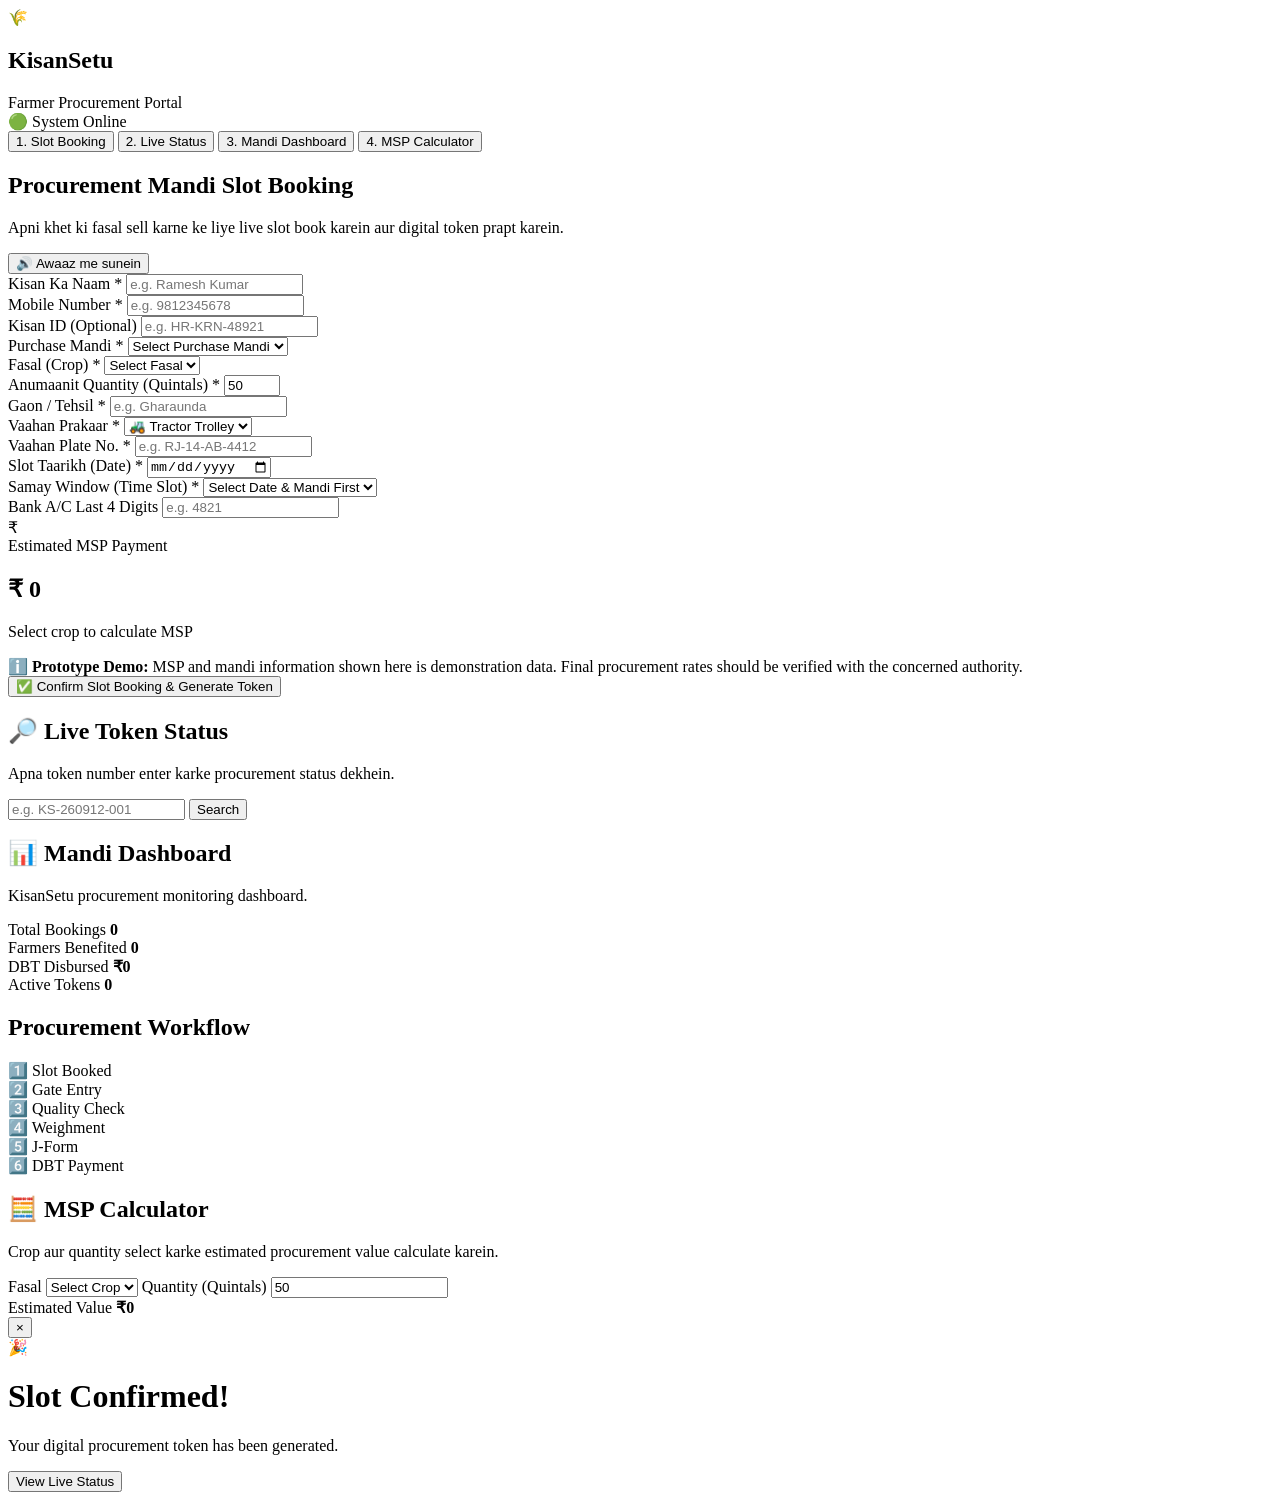
==== public/index.html @ 259daeff "Rename index.html to public/index.html" ====
<!DOCTYPE html>
<html lang="en">

<head>
    <meta charset="UTF-8">
    <meta name="viewport" content="width=device-width, initial-scale=1.0">

    <title>KisanSetu - Farmer Procurement</title>

    <link rel="stylesheet" href="style.css">
</head>

<body>

<header class="topbar">

    <div class="brand">
        <div class="logo">🌾</div>

        <div>
            <h2>KisanSetu</h2>
            <span>Farmer Procurement Portal</span>
        </div>
    </div>

    <div class="status">
        🟢 System Online
    </div>

</header>


<nav class="navbar">

    <button onclick="showSection('booking')">
        1. Slot Booking
    </button>

    <button onclick="showSection('status')">
        2. Live Status
    </button>

    <button onclick="showSection('dashboard')">
        3. Mandi Dashboard
    </button>

    <button onclick="showSection('calculator')">
        4. MSP Calculator
    </button>

</nav>


<main>


<!-- ================= BOOKING ================= -->

<section id="booking" class="section active">

<div class="card">

    <div class="section-title">

        <div>
            <h1>Procurement Mandi Slot Booking</h1>

            <p>
                Apni khet ki fasal sell karne ke liye live slot book karein
                aur digital token prapt karein.
            </p>
        </div>

        <button class="voice-btn">
            🔊 Awaaz me sunein
        </button>

    </div>


<form id="bookingForm">


<div class="grid">


<!-- FARMER -->

<div class="field">

<label>Kisan Ka Naam *</label>

<input
    id="farmer_name"
    type="text"
    placeholder="e.g. Ramesh Kumar"
    required
>

</div>


<!-- MOBILE -->

<div class="field">

<label>Mobile Number *</label>

<input
    id="mobile"
    type="tel"
    maxlength="10"
    placeholder="e.g. 9812345678"
    required
>

</div>


<!-- KISAN ID -->

<div class="field">

<label>Kisan ID (Optional)</label>

<input
    id="kisan_id"
    type="text"
    placeholder="e.g. HR-KRN-48921"
>

</div>


<!-- MANDI -->

<div class="field">

<label>Purchase Mandi *</label>

<select id="mandi" required>

<option value="">
Select Purchase Mandi
</option>

</select>

</div>


<!-- CROP -->

<div class="field">

<label>Fasal (Crop) *</label>

<select id="crop" required>

<option value="">
Select Fasal
</option>

</select>

</div>


<!-- QUANTITY -->

<div class="field">

<label>Anumaanit Quantity (Quintals) *</label>

<input
    id="quantity"
    type="number"
    min="1"
    max="500"
    value="50"
    required
>

</div>


<!-- VILLAGE -->

<div class="field">

<label>Gaon / Tehsil *</label>

<input
    id="village"
    type="text"
    placeholder="e.g. Gharaunda"
    required
>

</div>


<!-- VEHICLE -->

<div class="field">

<label>Vaahan Prakaar *</label>

<select id="vehicle_type" required>

<option value="Tractor Trolley">
🚜 Tractor Trolley
</option>

<option value="Truck">
🚛 Truck
</option>

<option value="Mini Truck">
🚚 Mini Truck
</option>

<option value="Other">
Other
</option>

</select>

</div>


<!-- VEHICLE NUMBER -->

<div class="field">

<label>Vaahan Plate No. *</label>

<input
    id="vehicle_number"
    type="text"
    placeholder="e.g. RJ-14-AB-4412"
    required
>

</div>


<!-- DATE -->

<div class="field">

<label>Slot Taarikh (Date) *</label>

<input
    id="booking_date"
    type="date"
    required
>

</div>


<!-- SLOT -->

<div class="field">

<label>Samay Window (Time Slot) *</label>

<select id="slot" required>

<option value="">
Select Date & Mandi First
</option>

</select>

</div>


<!-- BANK -->

<div class="field">

<label>Bank A/C Last 4 Digits</label>

<input
    id="bank_last4"
    type="text"
    maxlength="4"
    placeholder="e.g. 4821"
>

</div>

</div>


<!-- PAYMENT -->

<div class="amount-box">

<div class="money-icon">
₹
</div>

<div>

<span>Estimated MSP Payment</span>

<h2 id="amount">
₹ 0
</h2>

<p id="mspText">
Select crop to calculate MSP
</p>

</div>

</div>


<div class="demo-note">

ℹ️ <b>Prototype Demo:</b>
MSP and mandi information shown here is demonstration data.
Final procurement rates should be verified with the concerned authority.

</div>


<button
    class="primary-btn"
    type="submit"
>

    ✅ Confirm Slot Booking & Generate Token

</button>


</form>

</div>

</section>


<!-- ================= STATUS ================= -->

<section id="status" class="section">

<div class="card">

<h1>🔎 Live Token Status</h1>

<p>
Apna token number enter karke procurement status dekhein.
</p>

<div class="search-row">

<input
    id="tokenSearch"
    placeholder="e.g. KS-260912-001"
>

<button onclick="searchToken()">
Search
</button>

</div>


<div id="tokenResult"></div>

</div>

</section>


<!-- ================= DASHBOARD ================= -->

<section id="dashboard" class="section">

<div class="card">

<h1>📊 Mandi Dashboard</h1>

<p>
KisanSetu procurement monitoring dashboard.
</p>


<div class="stats">

<div class="stat">
<span>Total Bookings</span>
<strong id="totalBookings">0</strong>
</div>

<div class="stat">
<span>Farmers Benefited</span>
<strong id="farmers">0</strong>
</div>

<div class="stat">
<span>DBT Disbursed</span>
<strong id="dbt">₹0</strong>
</div>

<div class="stat">
<span>Active Tokens</span>
<strong id="activeTokens">0</strong>
</div>

</div>


<div class="workflow">

<h2>Procurement Workflow</h2>

<div class="steps">

<div>1️⃣ Slot Booked</div>
<div>2️⃣ Gate Entry</div>
<div>3️⃣ Quality Check</div>
<div>4️⃣ Weighment</div>
<div>5️⃣ J-Form</div>
<div>6️⃣ DBT Payment</div>

</div>

</div>

</div>

</section>


<!-- ================= CALCULATOR ================= -->

<section id="calculator" class="section">

<div class="card calculator">

<h1>🧮 MSP Calculator</h1>

<p>
Crop aur quantity select karke estimated procurement value calculate karein.
</p>


<label>Fasal</label>

<select id="calcCrop">

<option value="">
Select Crop
</option>

</select>


<label>Quantity (Quintals)</label>

<input
    id="calcQuantity"
    type="number"
    value="50"
    min="1"
>


<div class="calc-result">

Estimated Value

<strong id="calcAmount">
₹0
</strong>

</div>

</div>

</section>


</main>


<!-- TOKEN MODAL -->

<div id="tokenModal" class="modal">

<div class="modal-box">

<button
    class="close"
    onclick="closeModal()"
>
×
</button>

<div class="success">
🎉
</div>

<h1>Slot Confirmed!</h1>

<p>Your digital procurement token has been generated.</p>

<div id="tokenDetails"></div>

<button
    class="primary-btn"
    onclick="closeModal(); showSection('status')"
>
View Live Status
</button>

</div>

</div>


<script src="app.js"></script>

</body>

</html>
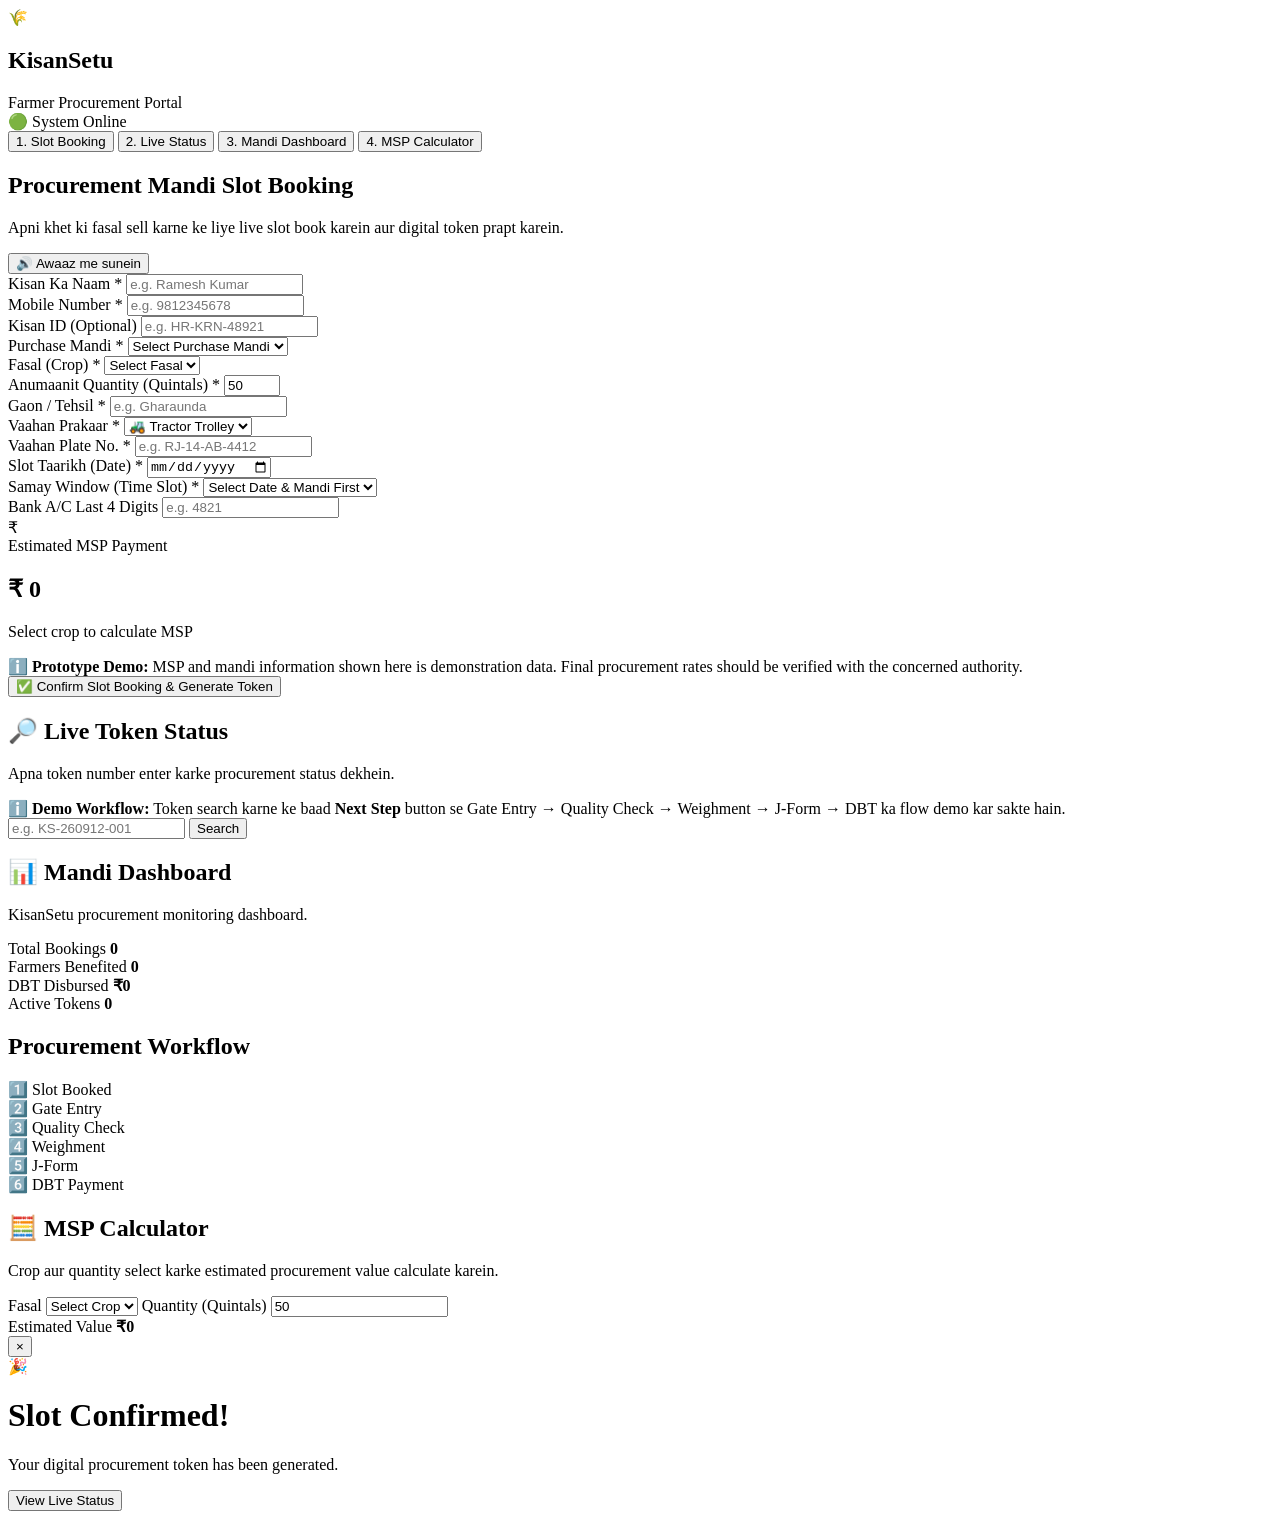
==== commit 4c830f26: "Rename index.html to public/index.html" ====
--- a/public/index.html
+++ b/public/index.html
@@ -1,533 +1,538 @@
-<!DOCTYPE html>
-<html lang="en">
-
-<head>
-    <meta charset="UTF-8">
-    <meta name="viewport" content="width=device-width, initial-scale=1.0">
-
-    <title>KisanSetu - Farmer Procurement</title>
-
-    <link rel="stylesheet" href="style.css">
-</head>
-
-<body>
-
-<header class="topbar">
-
-    <div class="brand">
-        <div class="logo">🌾</div>
-
-        <div>
-            <h2>KisanSetu</h2>
-            <span>Farmer Procurement Portal</span>
-        </div>
-    </div>
-
-    <div class="status">
-        🟢 System Online
-    </div>
-
-</header>
-
-
-<nav class="navbar">
-
-    <button onclick="showSection('booking')">
-        1. Slot Booking
-    </button>
-
-    <button onclick="showSection('status')">
-        2. Live Status
-    </button>
-
-    <button onclick="showSection('dashboard')">
-        3. Mandi Dashboard
-    </button>
-
-    <button onclick="showSection('calculator')">
-        4. MSP Calculator
-    </button>
-
-</nav>
-
-
-<main>
-
-
-<!-- ================= BOOKING ================= -->
-
-<section id="booking" class="section active">
-
-<div class="card">
-
-    <div class="section-title">
-
-        <div>
-            <h1>Procurement Mandi Slot Booking</h1>
-
-            <p>
-                Apni khet ki fasal sell karne ke liye live slot book karein
-                aur digital token prapt karein.
-            </p>
-        </div>
-
-        <button class="voice-btn">
-            🔊 Awaaz me sunein
-        </button>
-
-    </div>
-
-
-<form id="bookingForm">
-
-
-<div class="grid">
-
-
-<!-- FARMER -->
-
-<div class="field">
-
-<label>Kisan Ka Naam *</label>
-
-<input
-    id="farmer_name"
-    type="text"
-    placeholder="e.g. Ramesh Kumar"
-    required
->
-
-</div>
-
-
-<!-- MOBILE -->
-
-<div class="field">
-
-<label>Mobile Number *</label>
-
-<input
-    id="mobile"
-    type="tel"
-    maxlength="10"
-    placeholder="e.g. 9812345678"
-    required
->
-
-</div>
-
-
-<!-- KISAN ID -->
-
-<div class="field">
-
-<label>Kisan ID (Optional)</label>
-
-<input
-    id="kisan_id"
-    type="text"
-    placeholder="e.g. HR-KRN-48921"
->
-
-</div>
-
-
-<!-- MANDI -->
-
-<div class="field">
-
-<label>Purchase Mandi *</label>
-
-<select id="mandi" required>
-
-<option value="">
-Select Purchase Mandi
-</option>
-
-</select>
-
-</div>
-
-
-<!-- CROP -->
-
-<div class="field">
-
-<label>Fasal (Crop) *</label>
-
-<select id="crop" required>
-
-<option value="">
-Select Fasal
-</option>
-
-</select>
-
-</div>
-
-
-<!-- QUANTITY -->
-
-<div class="field">
-
-<label>Anumaanit Quantity (Quintals) *</label>
-
-<input
-    id="quantity"
-    type="number"
-    min="1"
-    max="500"
-    value="50"
-    required
->
-
-</div>
-
-
-<!-- VILLAGE -->
-
-<div class="field">
-
-<label>Gaon / Tehsil *</label>
-
-<input
-    id="village"
-    type="text"
-    placeholder="e.g. Gharaunda"
-    required
->
-
-</div>
-
-
-<!-- VEHICLE -->
-
-<div class="field">
-
-<label>Vaahan Prakaar *</label>
-
-<select id="vehicle_type" required>
-
-<option value="Tractor Trolley">
-🚜 Tractor Trolley
-</option>
-
-<option value="Truck">
-🚛 Truck
-</option>
-
-<option value="Mini Truck">
-🚚 Mini Truck
-</option>
-
-<option value="Other">
-Other
-</option>
-
-</select>
-
-</div>
-
-
-<!-- VEHICLE NUMBER -->
-
-<div class="field">
-
-<label>Vaahan Plate No. *</label>
-
-<input
-    id="vehicle_number"
-    type="text"
-    placeholder="e.g. RJ-14-AB-4412"
-    required
->
-
-</div>
-
-
-<!-- DATE -->
-
-<div class="field">
-
-<label>Slot Taarikh (Date) *</label>
-
-<input
-    id="booking_date"
-    type="date"
-    required
->
-
-</div>
-
-
-<!-- SLOT -->
-
-<div class="field">
-
-<label>Samay Window (Time Slot) *</label>
-
-<select id="slot" required>
-
-<option value="">
-Select Date & Mandi First
-</option>
-
-</select>
-
-</div>
-
-
-<!-- BANK -->
-
-<div class="field">
-
-<label>Bank A/C Last 4 Digits</label>
-
-<input
-    id="bank_last4"
-    type="text"
-    maxlength="4"
-    placeholder="e.g. 4821"
->
-
-</div>
-
-</div>
-
-
-<!-- PAYMENT -->
-
-<div class="amount-box">
-
-<div class="money-icon">
-₹
-</div>
-
-<div>
-
-<span>Estimated MSP Payment</span>
-
-<h2 id="amount">
-₹ 0
-</h2>
-
-<p id="mspText">
-Select crop to calculate MSP
-</p>
-
-</div>
-
-</div>
-
-
-<div class="demo-note">
-
-ℹ️ <b>Prototype Demo:</b>
-MSP and mandi information shown here is demonstration data.
-Final procurement rates should be verified with the concerned authority.
-
-</div>
-
-
-<button
-    class="primary-btn"
-    type="submit"
->
-
-    ✅ Confirm Slot Booking & Generate Token
-
-</button>
-
-
-</form>
-
-</div>
-
-</section>
-
-
-<!-- ================= STATUS ================= -->
-
-<section id="status" class="section">
-
-<div class="card">
-
-<h1>🔎 Live Token Status</h1>
-
-<p>
-Apna token number enter karke procurement status dekhein.
-</p>
-
-<div class="search-row">
-
-<input
-    id="tokenSearch"
-    placeholder="e.g. KS-260912-001"
->
-
-<button onclick="searchToken()">
-Search
-</button>
-
-</div>
-
-
-<div id="tokenResult"></div>
-
-</div>
-
-</section>
-
-
-<!-- ================= DASHBOARD ================= -->
-
-<section id="dashboard" class="section">
-
-<div class="card">
-
-<h1>📊 Mandi Dashboard</h1>
-
-<p>
-KisanSetu procurement monitoring dashboard.
-</p>
-
-
-<div class="stats">
-
-<div class="stat">
-<span>Total Bookings</span>
-<strong id="totalBookings">0</strong>
-</div>
-
-<div class="stat">
-<span>Farmers Benefited</span>
-<strong id="farmers">0</strong>
-</div>
-
-<div class="stat">
-<span>DBT Disbursed</span>
-<strong id="dbt">₹0</strong>
-</div>
-
-<div class="stat">
-<span>Active Tokens</span>
-<strong id="activeTokens">0</strong>
-</div>
-
-</div>
-
-
-<div class="workflow">
-
-<h2>Procurement Workflow</h2>
-
-<div class="steps">
-
-<div>1️⃣ Slot Booked</div>
-<div>2️⃣ Gate Entry</div>
-<div>3️⃣ Quality Check</div>
-<div>4️⃣ Weighment</div>
-<div>5️⃣ J-Form</div>
-<div>6️⃣ DBT Payment</div>
-
-</div>
-
-</div>
-
-</div>
-
-</section>
-
-
-<!-- ================= CALCULATOR ================= -->
-
-<section id="calculator" class="section">
-
-<div class="card calculator">
-
-<h1>🧮 MSP Calculator</h1>
-
-<p>
-Crop aur quantity select karke estimated procurement value calculate karein.
-</p>
-
-
-<label>Fasal</label>
-
-<select id="calcCrop">
-
-<option value="">
-Select Crop
-</option>
-
-</select>
-
-
-<label>Quantity (Quintals)</label>
-
-<input
-    id="calcQuantity"
-    type="number"
-    value="50"
-    min="1"
->
-
-
-<div class="calc-result">
-
-Estimated Value
-
-<strong id="calcAmount">
-₹0
-</strong>
-
-</div>
-
-</div>
-
-</section>
-
-
-</main>
-
-
-<!-- TOKEN MODAL -->
-
-<div id="tokenModal" class="modal">
-
-<div class="modal-box">
-
-<button
-    class="close"
-    onclick="closeModal()"
->
-×
-</button>
-
-<div class="success">
-🎉
-</div>
-
-<h1>Slot Confirmed!</h1>
-
-<p>Your digital procurement token has been generated.</p>
-
-<div id="tokenDetails"></div>
-
-<button
-    class="primary-btn"
-    onclick="closeModal(); showSection('status')"
->
-View Live Status
-</button>
-
-</div>
-
-</div>
-
-
-<script src="app.js"></script>
-
-</body>
-
-</html>
+<!DOCTYPE html>
+<html lang="en">
+
+<head>
+    <meta charset="UTF-8">
+    <meta name="viewport" content="width=device-width, initial-scale=1.0">
+
+    <title>KisanSetu - Farmer Procurement</title>
+
+    <link rel="stylesheet" href="style.css">
+</head>
+
+<body>
+
+<header class="topbar">
+
+    <div class="brand">
+        <div class="logo">🌾</div>
+
+        <div>
+            <h2>KisanSetu</h2>
+            <span>Farmer Procurement Portal</span>
+        </div>
+    </div>
+
+    <div class="status">
+        🟢 System Online
+    </div>
+
+</header>
+
+
+<nav class="navbar">
+
+    <button onclick="showSection('booking')">
+        1. Slot Booking
+    </button>
+
+    <button onclick="showSection('status')">
+        2. Live Status
+    </button>
+
+    <button onclick="showSection('dashboard')">
+        3. Mandi Dashboard
+    </button>
+
+    <button onclick="showSection('calculator')">
+        4. MSP Calculator
+    </button>
+
+</nav>
+
+
+<main>
+
+
+<!-- ================= BOOKING ================= -->
+
+<section id="booking" class="section active">
+
+<div class="card">
+
+    <div class="section-title">
+
+        <div>
+            <h1>Procurement Mandi Slot Booking</h1>
+
+            <p>
+                Apni khet ki fasal sell karne ke liye live slot book karein
+                aur digital token prapt karein.
+            </p>
+        </div>
+
+        <button class="voice-btn" id="voiceBtn" type="button">
+            🔊 Awaaz me sunein
+        </button>
+
+    </div>
+
+
+<form id="bookingForm">
+
+
+<div class="grid">
+
+
+<!-- FARMER -->
+
+<div class="field">
+
+<label>Kisan Ka Naam *</label>
+
+<input
+    id="farmer_name"
+    type="text"
+    placeholder="e.g. Ramesh Kumar"
+    required
+>
+
+</div>
+
+
+<!-- MOBILE -->
+
+<div class="field">
+
+<label>Mobile Number *</label>
+
+<input
+    id="mobile"
+    type="tel"
+    maxlength="10"
+    placeholder="e.g. 9812345678"
+    required
+>
+
+</div>
+
+
+<!-- KISAN ID -->
+
+<div class="field">
+
+<label>Kisan ID (Optional)</label>
+
+<input
+    id="kisan_id"
+    type="text"
+    placeholder="e.g. HR-KRN-48921"
+>
+
+</div>
+
+
+<!-- MANDI -->
+
+<div class="field">
+
+<label>Purchase Mandi *</label>
+
+<select id="mandi" required>
+
+<option value="">
+Select Purchase Mandi
+</option>
+
+</select>
+
+</div>
+
+
+<!-- CROP -->
+
+<div class="field">
+
+<label>Fasal (Crop) *</label>
+
+<select id="crop" required>
+
+<option value="">
+Select Fasal
+</option>
+
+</select>
+
+</div>
+
+
+<!-- QUANTITY -->
+
+<div class="field">
+
+<label>Anumaanit Quantity (Quintals) *</label>
+
+<input
+    id="quantity"
+    type="number"
+    min="1"
+    max="500"
+    value="50"
+    required
+>
+
+</div>
+
+
+<!-- VILLAGE -->
+
+<div class="field">
+
+<label>Gaon / Tehsil *</label>
+
+<input
+    id="village"
+    type="text"
+    placeholder="e.g. Gharaunda"
+    required
+>
+
+</div>
+
+
+<!-- VEHICLE -->
+
+<div class="field">
+
+<label>Vaahan Prakaar *</label>
+
+<select id="vehicle_type" required>
+
+<option value="Tractor Trolley">
+🚜 Tractor Trolley
+</option>
+
+<option value="Truck">
+🚛 Truck
+</option>
+
+<option value="Mini Truck">
+🚚 Mini Truck
+</option>
+
+<option value="Other">
+Other
+</option>
+
+</select>
+
+</div>
+
+
+<!-- VEHICLE NUMBER -->
+
+<div class="field">
+
+<label>Vaahan Plate No. *</label>
+
+<input
+    id="vehicle_number"
+    type="text"
+    placeholder="e.g. RJ-14-AB-4412"
+    required
+>
+
+</div>
+
+
+<!-- DATE -->
+
+<div class="field">
+
+<label>Slot Taarikh (Date) *</label>
+
+<input
+    id="booking_date"
+    type="date"
+    required
+>
+
+</div>
+
+
+<!-- SLOT -->
+
+<div class="field">
+
+<label>Samay Window (Time Slot) *</label>
+
+<select id="slot" required>
+
+<option value="">
+Select Date & Mandi First
+</option>
+
+</select>
+
+</div>
+
+
+<!-- BANK -->
+
+<div class="field">
+
+<label>Bank A/C Last 4 Digits</label>
+
+<input
+    id="bank_last4"
+    type="text"
+    maxlength="4"
+    placeholder="e.g. 4821"
+>
+
+</div>
+
+</div>
+
+
+<!-- PAYMENT -->
+
+<div class="amount-box">
+
+<div class="money-icon">
+₹
+</div>
+
+<div>
+
+<span>Estimated MSP Payment</span>
+
+<h2 id="amount">
+₹ 0
+</h2>
+
+<p id="mspText">
+Select crop to calculate MSP
+</p>
+
+</div>
+
+</div>
+
+
+<div class="demo-note">
+
+ℹ️ <b>Prototype Demo:</b>
+MSP and mandi information shown here is demonstration data.
+Final procurement rates should be verified with the concerned authority.
+
+</div>
+
+
+<button
+    class="primary-btn"
+    type="submit"
+>
+
+    ✅ Confirm Slot Booking & Generate Token
+
+</button>
+
+
+</form>
+
+</div>
+
+</section>
+
+
+<!-- ================= STATUS ================= -->
+
+<section id="status" class="section">
+
+<div class="card">
+
+<h1>🔎 Live Token Status</h1>
+
+<p>
+Apna token number enter karke procurement status dekhein.
+</p>
+
+<div class="demo-note">
+    ℹ️ <b>Demo Workflow:</b> Token search karne ke baad <b>Next Step</b> button se
+    Gate Entry → Quality Check → Weighment → J-Form → DBT ka flow demo kar sakte hain.
+</div>
+
+<div class="search-row">
+
+<input
+    id="tokenSearch"
+    placeholder="e.g. KS-260912-001"
+>
+
+<button onclick="searchToken()">
+Search
+</button>
+
+</div>
+
+
+<div id="tokenResult"></div>
+
+</div>
+
+</section>
+
+
+<!-- ================= DASHBOARD ================= -->
+
+<section id="dashboard" class="section">
+
+<div class="card">
+
+<h1>📊 Mandi Dashboard</h1>
+
+<p>
+KisanSetu procurement monitoring dashboard.
+</p>
+
+
+<div class="stats">
+
+<div class="stat">
+<span>Total Bookings</span>
+<strong id="totalBookings">0</strong>
+</div>
+
+<div class="stat">
+<span>Farmers Benefited</span>
+<strong id="farmers">0</strong>
+</div>
+
+<div class="stat">
+<span>DBT Disbursed</span>
+<strong id="dbt">₹0</strong>
+</div>
+
+<div class="stat">
+<span>Active Tokens</span>
+<strong id="activeTokens">0</strong>
+</div>
+
+</div>
+
+
+<div class="workflow">
+
+<h2>Procurement Workflow</h2>
+
+<div class="steps">
+
+<div>1️⃣ Slot Booked</div>
+<div>2️⃣ Gate Entry</div>
+<div>3️⃣ Quality Check</div>
+<div>4️⃣ Weighment</div>
+<div>5️⃣ J-Form</div>
+<div>6️⃣ DBT Payment</div>
+
+</div>
+
+</div>
+
+</div>
+
+</section>
+
+
+<!-- ================= CALCULATOR ================= -->
+
+<section id="calculator" class="section">
+
+<div class="card calculator">
+
+<h1>🧮 MSP Calculator</h1>
+
+<p>
+Crop aur quantity select karke estimated procurement value calculate karein.
+</p>
+
+
+<label>Fasal</label>
+
+<select id="calcCrop">
+
+<option value="">
+Select Crop
+</option>
+
+</select>
+
+
+<label>Quantity (Quintals)</label>
+
+<input
+    id="calcQuantity"
+    type="number"
+    value="50"
+    min="1"
+>
+
+
+<div class="calc-result">
+
+Estimated Value
+
+<strong id="calcAmount">
+₹0
+</strong>
+
+</div>
+
+</div>
+
+</section>
+
+
+</main>
+
+
+<!-- TOKEN MODAL -->
+
+<div id="tokenModal" class="modal">
+
+<div class="modal-box">
+
+<button
+    class="close"
+    onclick="closeModal()"
+>
+×
+</button>
+
+<div class="success">
+🎉
+</div>
+
+<h1>Slot Confirmed!</h1>
+
+<p>Your digital procurement token has been generated.</p>
+
+<div id="tokenDetails"></div>
+
+<button
+    class="primary-btn"
+    onclick="closeModal(); showSection('status')"
+>
+View Live Status
+</button>
+
+</div>
+
+</div>
+
+
+<script src="app.js"></script>
+
+</body>
+
+</html>
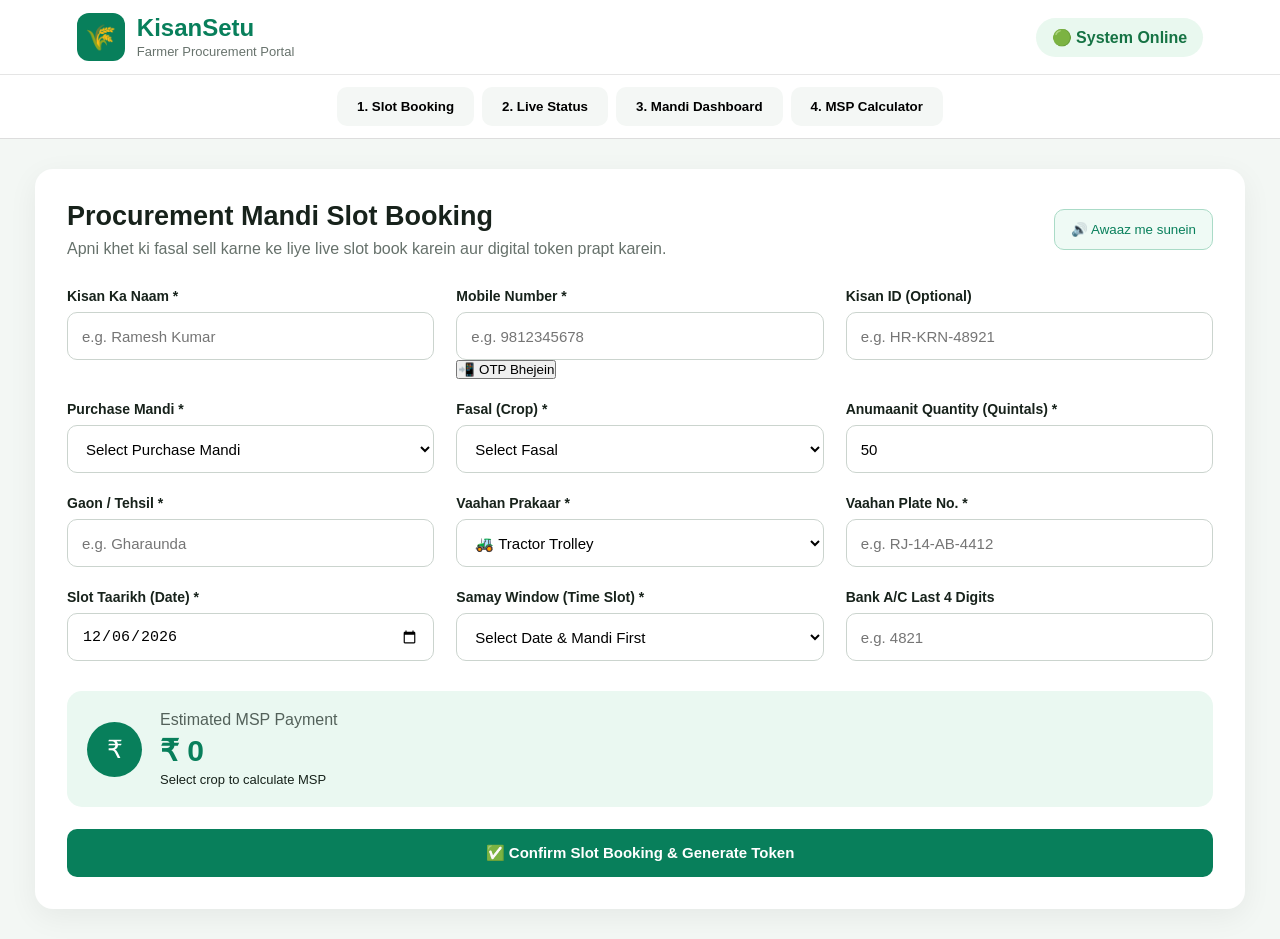
==== commit f8663bac: "Update index.html" ====
--- a/public/index.html
+++ b/public/index.html
@@ -1,538 +1,205 @@
 <!DOCTYPE html>
 <html lang="en">
-
 <head>
     <meta charset="UTF-8">
     <meta name="viewport" content="width=device-width, initial-scale=1.0">
-
-    <title>KisanSetu - Farmer Procurement</title>
-
+    <title>KisanSetu - Farmer Procurement Portal</title>
     <link rel="stylesheet" href="style.css">
 </head>
-
 <body>
 
 <header class="topbar">
-
     <div class="brand">
         <div class="logo">🌾</div>
-
         <div>
             <h2>KisanSetu</h2>
             <span>Farmer Procurement Portal</span>
         </div>
     </div>
-
-    <div class="status">
-        🟢 System Online
-    </div>
-
+    <div class="status">🟢 System Online</div>
 </header>
 
-
 <nav class="navbar">
-
-    <button onclick="showSection('booking')">
-        1. Slot Booking
-    </button>
-
-    <button onclick="showSection('status')">
-        2. Live Status
-    </button>
-
-    <button onclick="showSection('dashboard')">
-        3. Mandi Dashboard
-    </button>
-
-    <button onclick="showSection('calculator')">
-        4. MSP Calculator
-    </button>
-
+    <button onclick="showSection('booking')">1. Slot Booking</button>
+    <button onclick="showSection('status')">2. Live Status</button>
+    <button onclick="showSection('dashboard')">3. Mandi Dashboard</button>
+    <button onclick="showSection('calculator')">4. MSP Calculator</button>
 </nav>
 
-
 <main>
 
-
-<!-- ================= BOOKING ================= -->
-
+<!-- SECTION 1: BOOKING FORM WITH OTP -->
 <section id="booking" class="section active">
-
 <div class="card">
-
     <div class="section-title">
-
         <div>
             <h1>Procurement Mandi Slot Booking</h1>
-
-            <p>
-                Apni khet ki fasal sell karne ke liye live slot book karein
-                aur digital token prapt karein.
-            </p>
-        </div>
-
-        <button class="voice-btn" id="voiceBtn" type="button">
-            🔊 Awaaz me sunein
-        </button>
-
-    </div>
-
+            <p>Apni khet ki fasal sell karne ke liye live slot book karein aur digital token prapt karein.</p>
+        </div>
+        <button class="voice-btn" id="voiceBtn" type="button">🔊 Awaaz me sunein</button>
+    </div>
 
 <form id="bookingForm">
-
-
 <div class="grid">
 
-
-<!-- FARMER -->
-
-<div class="field">
-
-<label>Kisan Ka Naam *</label>
-
-<input
-    id="farmer_name"
-    type="text"
-    placeholder="e.g. Ramesh Kumar"
-    required
->
-
-</div>
-
-
-<!-- MOBILE -->
-
-<div class="field">
-
-<label>Mobile Number *</label>
-
-<input
-    id="mobile"
-    type="tel"
-    maxlength="10"
-    placeholder="e.g. 9812345678"
-    required
->
-
-</div>
-
-
-<!-- KISAN ID -->
-
-<div class="field">
-
-<label>Kisan ID (Optional)</label>
-
-<input
-    id="kisan_id"
-    type="text"
-    placeholder="e.g. HR-KRN-48921"
->
-
-</div>
-
-
-<!-- MANDI -->
-
-<div class="field">
-
-<label>Purchase Mandi *</label>
-
-<select id="mandi" required>
-
-<option value="">
-Select Purchase Mandi
-</option>
-
-</select>
-
-</div>
-
-
-<!-- CROP -->
-
-<div class="field">
-
-<label>Fasal (Crop) *</label>
-
-<select id="crop" required>
-
-<option value="">
-Select Fasal
-</option>
-
-</select>
-
-</div>
-
-
-<!-- QUANTITY -->
-
-<div class="field">
-
-<label>Anumaanit Quantity (Quintals) *</label>
-
-<input
-    id="quantity"
-    type="number"
-    min="1"
-    max="500"
-    value="50"
-    required
->
-
-</div>
-
-
-<!-- VILLAGE -->
-
-<div class="field">
-
-<label>Gaon / Tehsil *</label>
-
-<input
-    id="village"
-    type="text"
-    placeholder="e.g. Gharaunda"
-    required
->
-
-</div>
-
-
-<!-- VEHICLE -->
-
-<div class="field">
-
-<label>Vaahan Prakaar *</label>
-
-<select id="vehicle_type" required>
-
-<option value="Tractor Trolley">
-🚜 Tractor Trolley
-</option>
-
-<option value="Truck">
-🚛 Truck
-</option>
-
-<option value="Mini Truck">
-🚚 Mini Truck
-</option>
-
-<option value="Other">
-Other
-</option>
-
-</select>
-
-</div>
-
-
-<!-- VEHICLE NUMBER -->
-
-<div class="field">
-
-<label>Vaahan Plate No. *</label>
-
-<input
-    id="vehicle_number"
-    type="text"
-    placeholder="e.g. RJ-14-AB-4412"
-    required
->
-
-</div>
-
-
-<!-- DATE -->
-
-<div class="field">
-
-<label>Slot Taarikh (Date) *</label>
-
-<input
-    id="booking_date"
-    type="date"
-    required
->
-
-</div>
-
-
-<!-- SLOT -->
-
-<div class="field">
-
-<label>Samay Window (Time Slot) *</label>
-
-<select id="slot" required>
-
-<option value="">
-Select Date & Mandi First
-</option>
-
-</select>
-
-</div>
-
-
-<!-- BANK -->
-
-<div class="field">
-
-<label>Bank A/C Last 4 Digits</label>
-
-<input
-    id="bank_last4"
-    type="text"
-    maxlength="4"
-    placeholder="e.g. 4821"
->
-
-</div>
-
-</div>
-
-
-<!-- PAYMENT -->
-
+    <!-- FARMER NAME -->
+    <div class="field">
+        <label>Kisan Ka Naam *</label>
+        <input id="farmer_name" type="text" placeholder="e.g. Ramesh Kumar" required>
+    </div>
+
+    <!-- MOBILE NUMBER & OTP BUTTON -->
+    <div class="field">
+        <label>Mobile Number * <span id="otpBadge" class="otp-badge"></span></label>
+        <div class="otp-input-group">
+            <input id="mobile" type="tel" maxlength="10" placeholder="e.g. 9812345678" required>
+            <button type="button" id="sendOtpBtn" class="otp-btn" onclick="sendOTP()">📲 OTP Bhejein</button>
+        </div>
+
+        <!-- OTP INPUT BOX -->
+        <div id="otpSection" class="otp-box" style="display: none;">
+            <label style="font-size: 12px; color: #087f5b; font-weight: bold;">Mobile par aaya 4-digit OTP enter karein:</label>
+            <div class="otp-verify-row">
+                <input id="otp_input" type="text" maxlength="4" placeholder="1234" style="text-align: center; letter-spacing: 5px; font-weight: bold; font-size: 18px;">
+                <button type="button" id="verifyOtpBtn" class="otp-btn verify-btn" onclick="verifyOTP()">✅ Verify OTP</button>
+            </div>
+            <small style="display: block; margin-top: 4px; color: #666; font-size: 11px;">💡 Demo OTP screen par alert me show hoga.</small>
+        </div>
+    </div>
+
+    <!-- KISAN ID -->
+    <div class="field">
+        <label>Kisan ID (Optional)</label>
+        <input id="kisan_id" type="text" placeholder="e.g. HR-KRN-48921">
+    </div>
+
+    <!-- MANDI SELECT -->
+    <div class="field">
+        <label>Purchase Mandi *</label>
+        <select id="mandi" required><option value="">Select Purchase Mandi</option></select>
+    </div>
+
+    <!-- CROP SELECT -->
+    <div class="field">
+        <label>Fasal (Crop) *</label>
+        <select id="crop" required><option value="">Select Fasal</option></select>
+    </div>
+
+    <!-- QUANTITY -->
+    <div class="field">
+        <label>Anumaanit Quantity (Quintals) *</label>
+        <input id="quantity" type="number" min="1" max="500" value="50" required>
+    </div>
+
+    <!-- VILLAGE -->
+    <div class="field">
+        <label>Gaon / Tehsil *</label>
+        <input id="village" type="text" placeholder="e.g. Gharaunda" required>
+    </div>
+
+    <!-- VEHICLE TYPE -->
+    <div class="field">
+        <label>Vaahan Prakaar *</label>
+        <select id="vehicle_type" required>
+            <option value="Tractor Trolley">🚜 Tractor Trolley</option>
+            <option value="Truck">🚛 Truck</option>
+            <option value="Mini Truck">🚚 Mini Truck</option>
+            <option value="Other">Other</option>
+        </select>
+    </div>
+
+    <!-- VEHICLE NUMBER -->
+    <div class="field">
+        <label>Vaahan Plate No. *</label>
+        <input id="vehicle_number" type="text" placeholder="e.g. RJ-14-AB-4412" required>
+    </div>
+
+    <!-- DATE -->
+    <div class="field">
+        <label>Slot Taarikh (Date) *</label>
+        <input id="booking_date" type="date" required>
+    </div>
+
+    <!-- SLOT TIME -->
+    <div class="field">
+        <label>Samay Window (Time Slot) *</label>
+        <select id="slot" required><option value="">Select Date & Mandi First</option></select>
+    </div>
+
+    <!-- BANK ACCOUNT LAST 4 -->
+    <div class="field">
+        <label>Bank A/C Last 4 Digits</label>
+        <input id="bank_last4" type="text" maxlength="4" placeholder="e.g. 4821">
+    </div>
+</div>
+
+<!-- AMOUNT BOX -->
 <div class="amount-box">
-
-<div class="money-icon">
-₹
-</div>
-
-<div>
-
-<span>Estimated MSP Payment</span>
-
-<h2 id="amount">
-₹ 0
-</h2>
-
-<p id="mspText">
-Select crop to calculate MSP
-</p>
-
-</div>
-
-</div>
-
-
-<div class="demo-note">
-
-ℹ️ <b>Prototype Demo:</b>
-MSP and mandi information shown here is demonstration data.
-Final procurement rates should be verified with the concerned authority.
-
-</div>
-
-
-<button
-    class="primary-btn"
-    type="submit"
->
-
-    ✅ Confirm Slot Booking & Generate Token
-
-</button>
-
-
+    <div class="money-icon">₹</div>
+    <div>
+        <span>Estimated MSP Payment</span>
+        <h2 id="amount">₹ 0</h2>
+        <p id="mspText">Select crop to calculate MSP</p>
+    </div>
+</div>
+
+<button class="primary-btn" type="submit" id="submitBtn">✅ Confirm Slot Booking & Generate Token</button>
 </form>
-
-</div>
-
-</section>
-
-
-<!-- ================= STATUS ================= -->
-
+</div>
+</section>
+
+<!-- SECTION 2: LIVE STATUS -->
 <section id="status" class="section">
-
 <div class="card">
-
-<h1>🔎 Live Token Status</h1>
-
-<p>
-Apna token number enter karke procurement status dekhein.
-</p>
-
-<div class="demo-note">
-    ℹ️ <b>Demo Workflow:</b> Token search karne ke baad <b>Next Step</b> button se
-    Gate Entry → Quality Check → Weighment → J-Form → DBT ka flow demo kar sakte hain.
-</div>
-
-<div class="search-row">
-
-<input
-    id="tokenSearch"
-    placeholder="e.g. KS-260912-001"
->
-
-<button onclick="searchToken()">
-Search
-</button>
-
-</div>
-
-
-<div id="tokenResult"></div>
-
-</div>
-
-</section>
-
-
-<!-- ================= DASHBOARD ================= -->
-
+    <h1>🔎 Live Token Status</h1>
+    <p>Apna token number enter karke procurement status dekhein.</p>
+    <div class="search-row">
+        <input id="tokenSearch" placeholder="e.g. KS-260912-001">
+        <button onclick="searchToken()">Search</button>
+    </div>
+    <div id="tokenResult"></div>
+</div>
+</section>
+
+<!-- SECTION 3: MANDI DASHBOARD -->
 <section id="dashboard" class="section">
-
 <div class="card">
-
-<h1>📊 Mandi Dashboard</h1>
-
-<p>
-KisanSetu procurement monitoring dashboard.
-</p>
-
-
-<div class="stats">
-
-<div class="stat">
-<span>Total Bookings</span>
-<strong id="totalBookings">0</strong>
-</div>
-
-<div class="stat">
-<span>Farmers Benefited</span>
-<strong id="farmers">0</strong>
-</div>
-
-<div class="stat">
-<span>DBT Disbursed</span>
-<strong id="dbt">₹0</strong>
-</div>
-
-<div class="stat">
-<span>Active Tokens</span>
-<strong id="activeTokens">0</strong>
-</div>
-
-</div>
-
-
-<div class="workflow">
-
-<h2>Procurement Workflow</h2>
-
-<div class="steps">
-
-<div>1️⃣ Slot Booked</div>
-<div>2️⃣ Gate Entry</div>
-<div>3️⃣ Quality Check</div>
-<div>4️⃣ Weighment</div>
-<div>5️⃣ J-Form</div>
-<div>6️⃣ DBT Payment</div>
-
-</div>
-
-</div>
-
-</div>
-
-</section>
-
-
-<!-- ================= CALCULATOR ================= -->
-
+    <h1>📊 Mandi Dashboard</h1>
+    <div class="stats">
+        <div class="stat"><span>Total Bookings</span><strong id="totalBookings">0</strong></div>
+        <div class="stat"><span>Farmers Benefited</span><strong id="farmers">0</strong></div>
+        <div class="stat"><span>DBT Disbursed</span><strong id="dbt">₹0</strong></div>
+        <div class="stat"><span>Active Tokens</span><strong id="activeTokens">0</strong></div>
+    </div>
+</div>
+</section>
+
+<!-- SECTION 4: MSP CALCULATOR -->
 <section id="calculator" class="section">
-
 <div class="card calculator">
-
-<h1>🧮 MSP Calculator</h1>
-
-<p>
-Crop aur quantity select karke estimated procurement value calculate karein.
-</p>
-
-
-<label>Fasal</label>
-
-<select id="calcCrop">
-
-<option value="">
-Select Crop
-</option>
-
-</select>
-
-
-<label>Quantity (Quintals)</label>
-
-<input
-    id="calcQuantity"
-    type="number"
-    value="50"
-    min="1"
->
-
-
-<div class="calc-result">
-
-Estimated Value
-
-<strong id="calcAmount">
-₹0
-</strong>
-
-</div>
-
-</div>
-
-</section>
-
+    <h1>🧮 MSP Calculator</h1>
+    <label>Fasal</label>
+    <select id="calcCrop"><option value="">Select Crop</option></select>
+    <label>Quantity (Quintals)</label>
+    <input id="calcQuantity" type="number" value="50" min="1">
+    <div class="calc-result">Estimated Value <strong id="calcAmount">₹0</strong></div>
+</div>
+</section>
 
 </main>
 
-
-<!-- TOKEN MODAL -->
-
+<!-- TOKEN CONFIRMATION MODAL -->
 <div id="tokenModal" class="modal">
-
 <div class="modal-box">
-
-<button
-    class="close"
-    onclick="closeModal()"
->
-×
-</button>
-
-<div class="success">
-🎉
-</div>
-
-<h1>Slot Confirmed!</h1>
-
-<p>Your digital procurement token has been generated.</p>
-
-<div id="tokenDetails"></div>
-
-<button
-    class="primary-btn"
-    onclick="closeModal(); showSection('status')"
->
-View Live Status
-</button>
-
-</div>
-
-</div>
-
+    <button class="close" onclick="closeModal()">×</button>
+    <div class="success">🎉</div>
+    <h1>Slot Confirmed!</h1>
+    <p>Your digital procurement token has been generated.</p>
+    <div id="tokenDetails"></div>
+    <button class="primary-btn" onclick="closeModal(); showSection('status')">View Live Status</button>
+</div>
+</div>
 
 <script src="app.js"></script>
-
 </body>
-
 </html>
--- a/public/style.css
+++ b/public/style.css
@@ -0,0 +1,545 @@
+* {
+    box-sizing: border-box;
+    margin: 0;
+    padding: 0;
+}
+
+body {
+    font-family: Arial, Helvetica, sans-serif;
+    background: #f3f7f4;
+    color: #17221b;
+}
+
+
+/* HEADER */
+
+.topbar {
+    background: white;
+    height: 75px;
+    padding: 0 6%;
+    display: flex;
+    align-items: center;
+    justify-content: space-between;
+    border-bottom: 1px solid #e5e5e5;
+}
+
+.brand {
+    display: flex;
+    align-items: center;
+    gap: 12px;
+}
+
+.logo {
+    width: 48px;
+    height: 48px;
+    border-radius: 12px;
+    background: #087f5b;
+    color: white;
+    display: flex;
+    align-items: center;
+    justify-content: center;
+    font-size: 25px;
+}
+
+.brand h2 {
+    color: #087f5b;
+}
+
+.brand span {
+    color: #68736d;
+    font-size: 13px;
+}
+
+.status {
+    background: #e9f8ef;
+    color: #167344;
+    padding: 10px 16px;
+    border-radius: 20px;
+    font-weight: bold;
+}
+
+
+/* NAV */
+
+.navbar {
+    background: white;
+    display: flex;
+    justify-content: center;
+    gap: 8px;
+    padding: 12px;
+    border-bottom: 1px solid #ddd;
+}
+
+.navbar button {
+    border: none;
+    background: #f4f7f5;
+    padding: 12px 20px;
+    border-radius: 10px;
+    cursor: pointer;
+    font-weight: bold;
+}
+
+.navbar button:hover {
+    background: #087f5b;
+    color: white;
+}
+
+
+/* MAIN */
+
+main {
+    max-width: 1250px;
+    margin: 30px auto;
+    padding: 0 20px;
+}
+
+.section {
+    display: none;
+}
+
+.section.active {
+    display: block;
+}
+
+
+/* CARD */
+
+.card {
+    background: white;
+    padding: 32px;
+    border-radius: 18px;
+    box-shadow: 0 8px 30px rgba(0,0,0,0.06);
+}
+
+.section-title {
+    display: flex;
+    justify-content: space-between;
+    align-items: center;
+    margin-bottom: 30px;
+}
+
+.section-title h1,
+.card h1 {
+    font-size: 27px;
+    margin-bottom: 8px;
+}
+
+.section-title p,
+.card > p {
+    color: #66716b;
+}
+
+
+/* FORM */
+
+.grid {
+    display: grid;
+    grid-template-columns: repeat(3, 1fr);
+    gap: 22px;
+}
+
+.field {
+    display: flex;
+    flex-direction: column;
+    gap: 8px;
+}
+
+.field label,
+.calculator label {
+    font-size: 14px;
+    font-weight: bold;
+}
+
+input,
+select {
+    width: 100%;
+    height: 48px;
+    border: 1px solid #cbd4ce;
+    border-radius: 10px;
+    padding: 0 14px;
+    font-size: 15px;
+    background: white;
+}
+
+input:focus,
+select:focus {
+    outline: 2px solid #8dd4b5;
+    border-color: #087f5b;
+}
+
+
+/* AMOUNT */
+
+.amount-box {
+    margin-top: 30px;
+    padding: 20px;
+    background: #eaf8f1;
+    border-radius: 15px;
+    display: flex;
+    align-items: center;
+    gap: 18px;
+}
+
+.money-icon {
+    width: 55px;
+    height: 55px;
+    background: #087f5b;
+    color: white;
+    border-radius: 50%;
+    display: flex;
+    justify-content: center;
+    align-items: center;
+    font-size: 25px;
+}
+
+.amount-box span {
+    color: #53615a;
+}
+
+.amount-box h2 {
+    font-size: 30px;
+    color: #087f5b;
+    margin: 4px 0;
+}
+
+.amount-box p {
+    font-size: 13px;
+}
+
+
+/* NOTE */
+
+.demo-note {
+    margin-top: 18px;
+    background: #fff8e5;
+    padding: 14px;
+    border-radius: 10px;
+    color: #705d22;
+    font-size: 13px;
+}
+
+
+/* BUTTON */
+
+.primary-btn {
+    border: none;
+    background: #087f5b;
+    color: white;
+    padding: 15px 24px;
+    border-radius: 10px;
+    font-size: 15px;
+    font-weight: bold;
+    cursor: pointer;
+}
+
+.primary-btn:hover {
+    background: #056746;
+}
+
+form .primary-btn {
+    margin-top: 22px;
+    width: 100%;
+}
+
+.voice-btn {
+    border: 1px solid #aadbc7;
+    background: #effaf5;
+    color: #087f5b;
+    padding: 12px 16px;
+    border-radius: 10px;
+}
+
+
+/* SEARCH */
+
+.search-row {
+    display: flex;
+    gap: 10px;
+    margin-top: 25px;
+}
+
+.search-row button {
+    background: #087f5b;
+    color: white;
+    border: none;
+    padding: 0 25px;
+    border-radius: 10px;
+    font-weight: bold;
+}
+
+
+/* STATS */
+
+.stats {
+    margin-top: 30px;
+    display: grid;
+    grid-template-columns: repeat(4, 1fr);
+    gap: 18px;
+}
+
+.stat {
+    background: #f5f8f6;
+    border-radius: 15px;
+    padding: 22px;
+}
+
+.stat span {
+    color: #66716b;
+}
+
+.stat strong {
+    display: block;
+    margin-top: 10px;
+    font-size: 28px;
+    color: #087f5b;
+}
+
+
+/* WORKFLOW */
+
+.workflow {
+    margin-top: 35px;
+}
+
+.steps {
+    display: grid;
+    grid-template-columns: repeat(6, 1fr);
+    gap: 10px;
+    margin-top: 20px;
+}
+
+.steps div {
+    background: #edf7f2;
+    padding: 18px 8px;
+    border-radius: 10px;
+    text-align: center;
+    font-size: 13px;
+}
+
+
+/* TOKEN */
+
+.token-card {
+    margin-top: 25px;
+    padding: 25px;
+    border-radius: 15px;
+    background: #f3faf6;
+}
+
+.token-number {
+    font-size: 34px;
+    font-weight: bold;
+    color: #087f5b;
+    margin: 10px 0 20px;
+}
+
+.token-grid {
+    display: grid;
+    grid-template-columns: repeat(2, 1fr);
+    gap: 15px;
+}
+
+.token-item {
+    padding: 12px;
+    background: white;
+    border-radius: 8px;
+}
+
+.token-item span {
+    display: block;
+    color: #707a74;
+    font-size: 12px;
+}
+
+.token-item strong {
+    display: block;
+    margin-top: 5px;
+}
+
+
+/* STATUS TIMELINE */
+
+.timeline {
+    margin-top: 25px;
+}
+
+.timeline-item {
+    padding: 15px;
+    border-left: 4px solid #087f5b;
+    margin-bottom: 10px;
+    background: white;
+}
+
+.timeline-item.active {
+    background: #eaf8f1;
+}
+
+
+/* CALCULATOR */
+
+.calculator {
+    max-width: 650px;
+    margin: auto;
+}
+
+.calculator select,
+.calculator input {
+    margin: 10px 0 20px;
+}
+
+.calc-result {
+    margin-top: 20px;
+    padding: 25px;
+    background: #eaf8f1;
+    border-radius: 15px;
+}
+
+.calc-result strong {
+    display: block;
+    font-size: 32px;
+    color: #087f5b;
+    margin-top: 8px;
+}
+
+
+/* MODAL */
+
+.modal {
+    display: none;
+    position: fixed;
+    inset: 0;
+    background: rgba(0,0,0,0.55);
+    justify-content: center;
+    align-items: center;
+    padding: 20px;
+    z-index: 100;
+}
+
+.modal.show {
+    display: flex;
+}
+
+.modal-box {
+    background: white;
+    width: 500px;
+    max-width: 100%;
+    border-radius: 20px;
+    padding: 35px;
+    text-align: center;
+    position: relative;
+}
+
+.close {
+    position: absolute;
+    right: 18px;
+    top: 15px;
+    border: none;
+    background: none;
+    font-size: 30px;
+    cursor: pointer;
+}
+
+.success {
+    font-size: 55px;
+}
+
+.modal-box h1 {
+    color: #087f5b;
+    margin: 10px 0;
+}
+
+
+/* MOBILE */
+
+@media (max-width: 900px) {
+
+    .grid {
+        grid-template-columns: repeat(2, 1fr);
+    }
+
+    .stats {
+        grid-template-columns: repeat(2, 1fr);
+    }
+
+    .steps {
+        grid-template-columns: repeat(3, 1fr);
+    }
+
+}
+
+@media (max-width: 600px) {
+
+    .topbar {
+        height: auto;
+        padding: 15px;
+        gap: 10px;
+    }
+
+    .status {
+        display: none;
+    }
+
+    .navbar {
+        overflow-x: auto;
+        justify-content: flex-start;
+    }
+
+    .navbar button {
+        white-space: nowrap;
+    }
+
+    .grid {
+        grid-template-columns: 1fr;
+    }
+
+    .stats {
+        grid-template-columns: 1fr;
+    }
+
+    .steps {
+        grid-template-columns: 1fr 1fr;
+    }
+
+    .section-title {
+        flex-direction: column;
+        align-items: flex-start;
+        gap: 15px;
+    }
+
+    .card {
+        padding: 20px;
+    }
+
+    .token-grid {
+        grid-template-columns: 1fr;
+    }
+
+}
+
+/* WORKFLOW ACTION */
+.workflow-action {
+    margin-top: 20px;
+    padding: 18px;
+    background: #fff8e5;
+    border-radius: 12px;
+    text-align: center;
+}
+
+.workflow-action small {
+    display: block;
+    margin-top: 8px;
+    color: #705d22;
+}
+
+.next-status-btn {
+    width: 100%;
+}
+
+.workflow-complete {
+    margin-top: 20px;
+    padding: 16px;
+    background: #eaf8f1;
+    border-radius: 12px;
+    text-align: center;
+    color: #167344;
+}
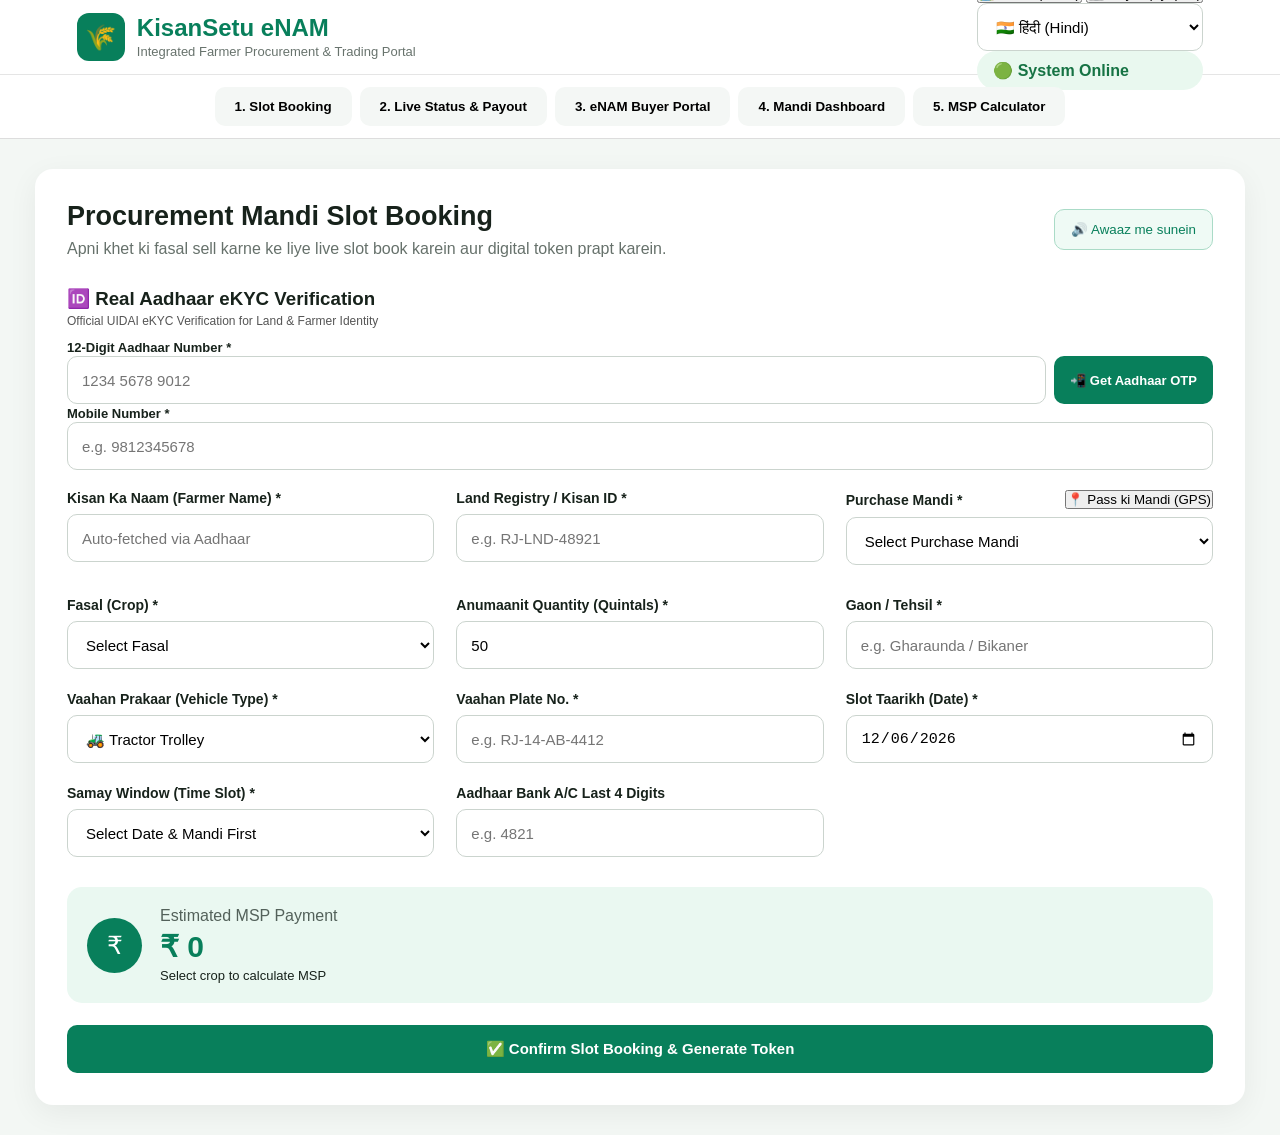
==== commit f5350be0: "Update index.html" ====
--- a/public/index.html
+++ b/public/index.html
@@ -3,7 +3,7 @@
 <head>
     <meta charset="UTF-8">
     <meta name="viewport" content="width=device-width, initial-scale=1.0">
-    <title>KisanSetu - Farmer Procurement Portal</title>
+    <title>KisanSetu - Integrated eNAM & Procurement Portal</title>
     <link rel="stylesheet" href="style.css">
 </head>
 <body>
@@ -12,94 +12,140 @@
     <div class="brand">
         <div class="logo">🌾</div>
         <div>
-            <h2>KisanSetu</h2>
-            <span>Farmer Procurement Portal</span>
-        </div>
-    </div>
-    <div class="status">🟢 System Online</div>
+            <h2 id="app_title">KisanSetu eNAM</h2>
+            <span id="app_subtitle">Integrated Farmer Procurement & Trading Portal</span>
+        </div>
+    </div>
+
+    <!-- ROLE TOGGLE & REGIONAL LANGUAGE SELECTOR -->
+    <div class="header-actions">
+        <!-- Role Toggle (Seller vs Buyer) -->
+        <div class="role-selector">
+            <button id="roleSellerBtn" class="role-btn active" onclick="switchUserRole('seller')">
+                👨‍🌾 Seller (Kisan)
+            </button>
+            <button id="roleBuyerBtn" class="role-btn" onclick="switchUserRole('buyer')">
+                🏢 Buyer (Vyapari)
+            </button>
+        </div>
+
+        <!-- 8 Language Options Selector -->
+        <select id="langSelect" class="lang-dropdown" onchange="changeLanguage(this.value)">
+            <option value="hi">🇮🇳 हिंदी (Hindi)</option>
+            <option value="en">🇬🇧 English</option>
+            <option value="marwari">🗣️ मारवाड़ी (Marwari)</option>
+            <option value="sekhavati">🗣️ शेखावाटी (Sekhavati)</option>
+            <option value="hadoti">🗣️ हाड़ौती (Hadoti)</option>
+            <option value="mevadi">🗣️ मेवाड़ी (Mevadi)</option>
+            <option value="vagdi">🗣️ वागड़ी (Vagdi)</option>
+            <option value="mevati">🗣️ मेवाती (Mevati)</option>
+        </select>
+
+        <div class="status">🟢 System Online</div>
+    </div>
 </header>
 
 <nav class="navbar">
-    <button onclick="showSection('booking')">1. Slot Booking</button>
-    <button onclick="showSection('status')">2. Live Status</button>
-    <button onclick="showSection('dashboard')">3. Mandi Dashboard</button>
-    <button onclick="showSection('calculator')">4. MSP Calculator</button>
+    <button onclick="showSection('booking')" id="nav_booking">1. Slot Booking</button>
+    <button onclick="showSection('status')" id="nav_status">2. Live Status & Payout</button>
+    <button onclick="showSection('buyer_portal')" id="nav_buyer">3. eNAM Buyer Portal</button>
+    <button onclick="showSection('dashboard')" id="nav_dashboard">4. Mandi Dashboard</button>
+    <button onclick="showSection('calculator')" id="nav_calculator">5. MSP Calculator</button>
 </nav>
 
 <main>
 
-<!-- SECTION 1: BOOKING FORM WITH OTP -->
+<!-- ================= SECTION 1: SLOT BOOKING WITH AADHAAR eKYC & GPS MANDI ================= -->
 <section id="booking" class="section active">
 <div class="card">
     <div class="section-title">
         <div>
-            <h1>Procurement Mandi Slot Booking</h1>
-            <p>Apni khet ki fasal sell karne ke liye live slot book karein aur digital token prapt karein.</p>
+            <h1 id="txt_booking_heading">Procurement Mandi Slot Booking</h1>
+            <p id="txt_booking_sub">Apni khet ki fasal sell karne ke liye live slot book karein aur digital token prapt karein.</p>
         </div>
         <button class="voice-btn" id="voiceBtn" type="button">🔊 Awaaz me sunein</button>
     </div>
 
 <form id="bookingForm">
-<div class="grid">
+
+    <!-- REAL AADHAAR VERIFICATION BOX -->
+    <div class="aadhaar-card-box">
+        <div style="display:flex; justify-content:space-between; align-items:center;">
+            <h3 id="txt_aadhaar_heading">🆔 Real Aadhaar eKYC Verification</h3>
+            <span id="aadhaarBadge" class="aadhaar-badge"></span>
+        </div>
+        <p style="font-size:12px; color:#555; margin: 4px 0 10px 0;">Official UIDAI eKYC Verification for Land & Farmer Identity</p>
+
+        <div class="grid-2">
+            <div>
+                <label style="font-size:13px; font-weight:bold;">12-Digit Aadhaar Number *</label>
+                <div class="otp-input-group">
+                    <input id="aadhaar" type="text" maxlength="14" placeholder="1234 5678 9012" oninput="formatAadhaarInput(this)" required>
+                    <button type="button" id="sendAadhaarOtpBtn" class="otp-btn" onclick="sendAadhaarOTP()">📲 Get Aadhaar OTP</button>
+                </div>
+            </div>
+            <div>
+                <label style="font-size:13px; font-weight:bold;">Mobile Number *</label>
+                <input id="mobile" type="tel" maxlength="10" placeholder="e.g. 9812345678" required>
+            </div>
+        </div>
+
+        <!-- Aadhaar OTP Verification Hidden Sub-box -->
+        <div id="aadhaarOtpSection" class="otp-box" style="display: none; margin-top:12px;">
+            <label style="font-size: 12px; color: #087f5b; font-weight: bold;">Aadhaar linked Mobile par aaya 6-digit OTP enter karein:</label>
+            <div class="otp-verify-row">
+                <input id="aadhaar_otp_input" type="text" maxlength="6" placeholder="894210" style="text-align: center; letter-spacing: 5px; font-weight: bold; font-size: 18px;">
+                <button type="button" id="verifyAadhaarOtpBtn" class="otp-btn verify-btn" onclick="verifyAadhaarOTP()">✅ Verify Aadhaar eKYC</button>
+            </div>
+            <small style="display: block; margin-top: 4px; color: #666; font-size: 11px;">💡 Demo UIDAI OTP screen alert par dikhai dega.</small>
+        </div>
+    </div>
+
+<div class="grid" style="margin-top:20px;">
 
     <!-- FARMER NAME -->
     <div class="field">
-        <label>Kisan Ka Naam *</label>
-        <input id="farmer_name" type="text" placeholder="e.g. Ramesh Kumar" required>
-    </div>
-
-    <!-- MOBILE NUMBER & OTP BUTTON -->
-    <div class="field">
-        <label>Mobile Number * <span id="otpBadge" class="otp-badge"></span></label>
-        <div class="otp-input-group">
-            <input id="mobile" type="tel" maxlength="10" placeholder="e.g. 9812345678" required>
-            <button type="button" id="sendOtpBtn" class="otp-btn" onclick="sendOTP()">📲 OTP Bhejein</button>
-        </div>
-
-        <!-- OTP INPUT BOX -->
-        <div id="otpSection" class="otp-box" style="display: none;">
-            <label style="font-size: 12px; color: #087f5b; font-weight: bold;">Mobile par aaya 4-digit OTP enter karein:</label>
-            <div class="otp-verify-row">
-                <input id="otp_input" type="text" maxlength="4" placeholder="1234" style="text-align: center; letter-spacing: 5px; font-weight: bold; font-size: 18px;">
-                <button type="button" id="verifyOtpBtn" class="otp-btn verify-btn" onclick="verifyOTP()">✅ Verify OTP</button>
-            </div>
-            <small style="display: block; margin-top: 4px; color: #666; font-size: 11px;">💡 Demo OTP screen par alert me show hoga.</small>
-        </div>
-    </div>
-
-    <!-- KISAN ID -->
-    <div class="field">
-        <label>Kisan ID (Optional)</label>
-        <input id="kisan_id" type="text" placeholder="e.g. HR-KRN-48921">
-    </div>
-
-    <!-- MANDI SELECT -->
-    <div class="field">
-        <label>Purchase Mandi *</label>
+        <label id="lbl_farmer_name">Kisan Ka Naam (Farmer Name) *</label>
+        <input id="farmer_name" type="text" placeholder="Auto-fetched via Aadhaar" required>
+    </div>
+
+    <!-- KISAN ID / LAND REGISTRY ID -->
+    <div class="field">
+        <label id="lbl_kisan_id">Land Registry / Kisan ID *</label>
+        <input id="kisan_id" type="text" placeholder="e.g. RJ-LND-48921" required>
+    </div>
+
+    <!-- MANDI SELECT WITH LIVE GPS LOCATOR -->
+    <div class="field">
+        <div style="display:flex; justify-content:space-between; align-items:center;">
+            <label id="lbl_mandi">Purchase Mandi *</label>
+            <button type="button" class="gps-btn" onclick="findNearestMandiGPS()">📍 Pass ki Mandi (GPS)</button>
+        </div>
         <select id="mandi" required><option value="">Select Purchase Mandi</option></select>
+        <small id="gpsStatusText" style="color:#087f5b; font-size:11px; margin-top:2px; display:block;"></small>
     </div>
 
     <!-- CROP SELECT -->
     <div class="field">
-        <label>Fasal (Crop) *</label>
+        <label id="lbl_crop">Fasal (Crop) *</label>
         <select id="crop" required><option value="">Select Fasal</option></select>
     </div>
 
     <!-- QUANTITY -->
     <div class="field">
-        <label>Anumaanit Quantity (Quintals) *</label>
+        <label id="lbl_quantity">Anumaanit Quantity (Quintals) *</label>
         <input id="quantity" type="number" min="1" max="500" value="50" required>
     </div>
 
     <!-- VILLAGE -->
     <div class="field">
-        <label>Gaon / Tehsil *</label>
-        <input id="village" type="text" placeholder="e.g. Gharaunda" required>
+        <label id="lbl_village">Gaon / Tehsil *</label>
+        <input id="village" type="text" placeholder="e.g. Gharaunda / Bikaner" required>
     </div>
 
     <!-- VEHICLE TYPE -->
     <div class="field">
-        <label>Vaahan Prakaar *</label>
+        <label id="lbl_vehicle_type">Vaahan Prakaar (Vehicle Type) *</label>
         <select id="vehicle_type" required>
             <option value="Tractor Trolley">🚜 Tractor Trolley</option>
             <option value="Truck">🚛 Truck</option>
@@ -110,25 +156,25 @@
 
     <!-- VEHICLE NUMBER -->
     <div class="field">
-        <label>Vaahan Plate No. *</label>
+        <label id="lbl_vehicle_number">Vaahan Plate No. *</label>
         <input id="vehicle_number" type="text" placeholder="e.g. RJ-14-AB-4412" required>
     </div>
 
     <!-- DATE -->
     <div class="field">
-        <label>Slot Taarikh (Date) *</label>
+        <label id="lbl_date">Slot Taarikh (Date) *</label>
         <input id="booking_date" type="date" required>
     </div>
 
     <!-- SLOT TIME -->
     <div class="field">
-        <label>Samay Window (Time Slot) *</label>
+        <label id="lbl_slot">Samay Window (Time Slot) *</label>
         <select id="slot" required><option value="">Select Date & Mandi First</option></select>
     </div>
 
     <!-- BANK ACCOUNT LAST 4 -->
     <div class="field">
-        <label>Bank A/C Last 4 Digits</label>
+        <label id="lbl_bank">Aadhaar Bank A/C Last 4 Digits</label>
         <input id="bank_last4" type="text" maxlength="4" placeholder="e.g. 4821">
     </div>
 </div>
@@ -137,7 +183,7 @@
 <div class="amount-box">
     <div class="money-icon">₹</div>
     <div>
-        <span>Estimated MSP Payment</span>
+        <span id="lbl_est_payment">Estimated MSP Payment</span>
         <h2 id="amount">₹ 0</h2>
         <p id="mspText">Select crop to calculate MSP</p>
     </div>
@@ -148,20 +194,62 @@
 </div>
 </section>
 
-<!-- SECTION 2: LIVE STATUS -->
+<!-- ================= SECTION 2: LIVE STATUS & PAYMENT TRACKER ================= -->
 <section id="status" class="section">
 <div class="card">
-    <h1>🔎 Live Token Status</h1>
-    <p>Apna token number enter karke procurement status dekhein.</p>
+    <h1 id="txt_status_heading">🔎 Live Token & Payment Status</h1>
+    <p id="txt_status_sub">Apna token number enter karke procurement aur DBT Payment status track karein.</p>
     <div class="search-row">
         <input id="tokenSearch" placeholder="e.g. KS-260912-001">
-        <button onclick="searchToken()">Search</button>
+        <button onclick="searchToken()" id="btn_search_token">Search</button>
     </div>
     <div id="tokenResult"></div>
 </div>
 </section>
 
-<!-- SECTION 3: MANDI DASHBOARD -->
+<!-- ================= SECTION 3: eNAM BUYER PORTAL ================= -->
+<section id="buyer_portal" class="section">
+<div class="card">
+    <h1>🏢 eNAM Buyer & Vyapari Portal</h1>
+    <p>Real-time crop arrivals, live mandi bidding, and e-Auction order placement.</p>
+
+    <div class="grid-2" style="margin-top:20px;">
+        <div style="background:#f8f9fa; padding:20px; border-radius:12px; border:1px solid #ddd;">
+            <h3 style="color:#087f5b; margin-bottom:12px;">📈 Place e-Auction Bid (Vyapari Boli)</h3>
+            <form id="buyerBidForm" onsubmit="submitBuyerBid(event)">
+                <div class="field" style="margin-bottom:10px;">
+                    <label>Trader / Company Name:</label>
+                    <input id="bidBuyerName" type="text" placeholder="e.g. Rajasthan Grains Ltd" required>
+                </div>
+                <div class="field" style="margin-bottom:10px;">
+                    <label>Crop Required:</label>
+                    <select id="bidCrop" required></select>
+                </div>
+                <div class="field" style="margin-bottom:10px;">
+                    <label>Quantity (Quintals):</label>
+                    <input id="bidQty" type="number" value="100" min="1" required>
+                </div>
+                <div class="field" style="margin-bottom:10px;">
+                    <label>Offered Bidding Price (₹/Qtl):</label>
+                    <input id="bidPrice" type="number" value="2350" required>
+                </div>
+                <div class="field" style="margin-bottom:15px;">
+                    <label>Target Mandi:</label>
+                    <select id="bidMandi" required></select>
+                </div>
+                <button type="submit" class="primary-btn" style="width:100%;">💰 Submit Buyer Bid</button>
+            </form>
+        </div>
+
+        <div>
+            <h3 style="color:#087f5b; margin-bottom:12px;">📊 Active Mandi Bids & e-Auctions</h3>
+            <div id="buyerBidsContainer" class="bids-list"></div>
+        </div>
+    </div>
+</div>
+</section>
+
+<!-- ================= SECTION 4: MANDI DASHBOARD ================= -->
 <section id="dashboard" class="section">
 <div class="card">
     <h1>📊 Mandi Dashboard</h1>
@@ -174,7 +262,7 @@
 </div>
 </section>
 
-<!-- SECTION 4: MSP CALCULATOR -->
+<!-- ================= SECTION 5: MSP CALCULATOR ================= -->
 <section id="calculator" class="section">
 <div class="card calculator">
     <h1>🧮 MSP Calculator</h1>
--- a/public/style.css
+++ b/public/style.css
@@ -1,545 +1,130 @@
-* {
-    box-sizing: border-box;
-    margin: 0;
-    padding: 0;
+* { box-sizing: border-box; margin: 0; padding: 0; }
+body { font-family: Arial, Helvetica, sans-serif; background: #f3f7f4; color: #17221b; }
+
+.topbar { background: white; height: 75px; padding: 0 6%; display: flex; align-items: center; justify-content: space-between; border-bottom: 1px solid #e5e5e5; }
+.brand { display: flex; align-items: center; gap: 12px; }
+.logo { width: 48px; height: 48px; border-radius: 12px; background: #087f5b; color: white; display: flex; align-items: center; justify-content: center; font-size: 25px; }
+.brand h2 { color: #087f5b; }
+.brand span { color: #68736d; font-size: 13px; }
+.status { background: #e9f8ef; color: #167344; padding: 10px 16px; border-radius: 20px; font-weight: bold; }
+
+.navbar { background: white; display: flex; justify-content: center; gap: 8px; padding: 12px; border-bottom: 1px solid #ddd; }
+.navbar button { border: none; background: #f4f7f5; padding: 12px 20px; border-radius: 10px; cursor: pointer; font-weight: bold; }
+.navbar button:hover { background: #087f5b; color: white; }
+
+main { max-width: 1250px; margin: 30px auto; padding: 0 20px; }
+.section { display: none; }
+.section.active { display: block; }
+
+.card { background: white; padding: 32px; border-radius: 18px; box-shadow: 0 8px 30px rgba(0,0,0,0.06); }
+.section-title { display: flex; justify-content: space-between; align-items: center; margin-bottom: 30px; }
+.section-title h1, .card h1 { font-size: 27px; margin-bottom: 8px; }
+.section-title p, .card > p { color: #66716b; }
+
+.grid { display: grid; grid-template-columns: repeat(3, 1fr); gap: 22px; }
+.field { display: flex; flex-direction: column; gap: 8px; }
+.field label { font-size: 14px; font-weight: bold; }
+
+input, select { width: 100%; height: 48px; border: 1px solid #cbd4ce; border-radius: 10px; padding: 0 14px; font-size: 15px; background: white; }
+input:focus, select:focus { outline: 2px solid #8dd4b5; border-color: #087f5b; }
+
+/* OTP STYLES */
+.otp-input-group { display: flex; gap: 8px; }
+.otp-btn { background: #087f5b; color: white; border: none; padding: 0 16px; border-radius: 10px; font-weight: bold; font-size: 13px; cursor: pointer; white-space: nowrap; transition: background 0.2s; }
+.otp-btn:hover { background: #056746; }
+.otp-btn.verify-btn { background: #2b8a3e; }
+.otp-btn.verify-btn:hover { background: #216e30; }
+.otp-box { margin-top: 8px; padding: 12px; background: #eaf8f1; border: 1px solid #b2f2bb; border-radius: 10px; }
+.otp-verify-row { display: flex; gap: 8px; margin-top: 6px; }
+.otp-badge { color: #2b8a3e; font-weight: bold; font-size: 13px; margin-left: 6px; }
+
+/* AMOUNT BOX */
+.amount-box { margin-top: 30px; padding: 20px; background: #eaf8f1; border-radius: 15px; display: flex; align-items: center; gap: 18px; }
+.money-icon { width: 55px; height: 55px; background: #087f5b; color: white; border-radius: 50%; display: flex; justify-content: center; align-items: center; font-size: 25px; }
+.amount-box span { color: #53615a; }
+.amount-box h2 { font-size: 30px; color: #087f5b; margin: 4px 0; }
+.amount-box p { font-size: 13px; }
+
+.demo-note { margin-top: 18px; background: #fff8e5; padding: 14px; border-radius: 10px; color: #705d22; font-size: 13px; }
+
+/* BUTTONS */
+.primary-btn { border: none; background: #087f5b; color: white; padding: 15px 24px; border-radius: 10px; font-size: 15px; font-weight: bold; cursor: pointer; }
+.primary-btn:hover { background: #056746; }
+form .primary-btn { margin-top: 22px; width: 100%; }
+.voice-btn { border: 1px solid #aadbc7; background: #effaf5; color: #087f5b; padding: 12px 16px; border-radius: 10px; cursor: pointer; }
+
+/* SEARCH & DASHBOARD */
+.search-row { display: flex; gap: 10px; margin-top: 25px; }
+.search-row button { background: #087f5b; color: white; border: none; padding: 0 25px; border-radius: 10px; font-weight: bold; cursor: pointer; }
+
+.stats { margin-top: 30px; display: grid; grid-template-columns: repeat(4, 1fr); gap: 18px; }
+.stat { background: #f5f8f6; border-radius: 15px; padding: 22px; }
+.stat span { color: #66716b; }
+.stat strong { display: block; margin-top: 10px; font-size: 28px; color: #087f5b; }
+
+/* PAYMENT STATUS CARD */
+.payment-status-card {
+    margin-top: 20px;
+    padding: 18px 22px;
+    border-radius: 12px;
+    border-left: 6px solid #ffc107;
+    background: #fff9db;
 }
-
-body {
-    font-family: Arial, Helvetica, sans-serif;
-    background: #f3f7f4;
-    color: #17221b;
+.payment-status-card.paid {
+    border-left-color: #2b8a3e;
+    background: #eaf8f1;
 }
-
-
-/* HEADER */
-
-.topbar {
-    background: white;
-    height: 75px;
-    padding: 0 6%;
+.payment-header {
     display: flex;
     align-items: center;
-    justify-content: space-between;
-    border-bottom: 1px solid #e5e5e5;
+    gap: 14px;
 }
-
-.brand {
-    display: flex;
-    align-items: center;
-    gap: 12px;
-}
-
-.logo {
-    width: 48px;
-    height: 48px;
-    border-radius: 12px;
-    background: #087f5b;
-    color: white;
-    display: flex;
-    align-items: center;
-    justify-content: center;
-    font-size: 25px;
-}
-
-.brand h2 {
-    color: #087f5b;
-}
-
-.brand span {
-    color: #68736d;
-    font-size: 13px;
-}
-
-.status {
-    background: #e9f8ef;
-    color: #167344;
-    padding: 10px 16px;
-    border-radius: 20px;
-    font-weight: bold;
-}
-
-
-/* NAV */
-
-.navbar {
-    background: white;
-    display: flex;
-    justify-content: center;
-    gap: 8px;
-    padding: 12px;
-    border-bottom: 1px solid #ddd;
-}
-
-.navbar button {
-    border: none;
-    background: #f4f7f5;
-    padding: 12px 20px;
-    border-radius: 10px;
-    cursor: pointer;
-    font-weight: bold;
-}
-
-.navbar button:hover {
-    background: #087f5b;
-    color: white;
-}
-
-
-/* MAIN */
-
-main {
-    max-width: 1250px;
-    margin: 30px auto;
-    padding: 0 20px;
-}
-
-.section {
-    display: none;
-}
-
-.section.active {
-    display: block;
-}
-
-
-/* CARD */
-
-.card {
-    background: white;
-    padding: 32px;
-    border-radius: 18px;
-    box-shadow: 0 8px 30px rgba(0,0,0,0.06);
-}
-
-.section-title {
-    display: flex;
-    justify-content: space-between;
-    align-items: center;
-    margin-bottom: 30px;
-}
-
-.section-title h1,
-.card h1 {
-    font-size: 27px;
-    margin-bottom: 8px;
-}
-
-.section-title p,
-.card > p {
-    color: #66716b;
-}
-
-
-/* FORM */
-
-.grid {
+.payment-icon { font-size: 32px; }
+.payment-header h3 { font-size: 17px; color: #17221b; }
+.payment-header p { font-size: 13px; color: #555; margin-top: 2px; }
+.payment-details-grid {
     display: grid;
     grid-template-columns: repeat(3, 1fr);
-    gap: 22px;
+    gap: 15px;
+    margin-top: 15px;
+    padding-top: 12px;
+    border-top: 1px dashed #cbd4ce;
 }
+.payment-details-grid .lbl { display: block; font-size: 12px; color: #666; }
+.payment-details-grid .val { display: block; font-size: 15px; font-weight: bold; color: #17221b; margin-top: 2px; }
+.payment-details-grid .amount-green { color: #087f5b; font-size: 18px; }
 
-.field {
-    display: flex;
-    flex-direction: column;
-    gap: 8px;
-}
+/* TOKEN CARD & TIMELINE */
+.token-card { margin-top: 25px; padding: 25px; border-radius: 15px; background: #f3faf6; }
+.token-number { font-size: 34px; font-weight: bold; color: #087f5b; margin: 10px 0 20px; }
+.token-grid { display: grid; grid-template-columns: repeat(2, 1fr); gap: 15px; }
+.token-item { padding: 12px; background: white; border-radius: 8px; }
+.token-item span { display: block; color: #707a74; font-size: 12px; }
+.token-item strong { display: block; margin-top: 5px; }
 
-.field label,
-.calculator label {
-    font-size: 14px;
-    font-weight: bold;
-}
-
-input,
-select {
-    width: 100%;
-    height: 48px;
-    border: 1px solid #cbd4ce;
-    border-radius: 10px;
-    padding: 0 14px;
-    font-size: 15px;
-    background: white;
-}
-
-input:focus,
-select:focus {
-    outline: 2px solid #8dd4b5;
-    border-color: #087f5b;
-}
-
-
-/* AMOUNT */
-
-.amount-box {
-    margin-top: 30px;
-    padding: 20px;
-    background: #eaf8f1;
-    border-radius: 15px;
-    display: flex;
-    align-items: center;
-    gap: 18px;
-}
-
-.money-icon {
-    width: 55px;
-    height: 55px;
-    background: #087f5b;
-    color: white;
-    border-radius: 50%;
-    display: flex;
-    justify-content: center;
-    align-items: center;
-    font-size: 25px;
-}
-
-.amount-box span {
-    color: #53615a;
-}
-
-.amount-box h2 {
-    font-size: 30px;
-    color: #087f5b;
-    margin: 4px 0;
-}
-
-.amount-box p {
-    font-size: 13px;
-}
-
-
-/* NOTE */
-
-.demo-note {
-    margin-top: 18px;
-    background: #fff8e5;
-    padding: 14px;
-    border-radius: 10px;
-    color: #705d22;
-    font-size: 13px;
-}
-
-
-/* BUTTON */
-
-.primary-btn {
-    border: none;
-    background: #087f5b;
-    color: white;
-    padding: 15px 24px;
-    border-radius: 10px;
-    font-size: 15px;
-    font-weight: bold;
-    cursor: pointer;
-}
-
-.primary-btn:hover {
-    background: #056746;
-}
-
-form .primary-btn {
-    margin-top: 22px;
-    width: 100%;
-}
-
-.voice-btn {
-    border: 1px solid #aadbc7;
-    background: #effaf5;
-    color: #087f5b;
-    padding: 12px 16px;
-    border-radius: 10px;
-}
-
-
-/* SEARCH */
-
-.search-row {
-    display: flex;
-    gap: 10px;
-    margin-top: 25px;
-}
-
-.search-row button {
-    background: #087f5b;
-    color: white;
-    border: none;
-    padding: 0 25px;
-    border-radius: 10px;
-    font-weight: bold;
-}
-
-
-/* STATS */
-
-.stats {
-    margin-top: 30px;
-    display: grid;
-    grid-template-columns: repeat(4, 1fr);
-    gap: 18px;
-}
-
-.stat {
-    background: #f5f8f6;
-    border-radius: 15px;
-    padding: 22px;
-}
-
-.stat span {
-    color: #66716b;
-}
-
-.stat strong {
-    display: block;
-    margin-top: 10px;
-    font-size: 28px;
-    color: #087f5b;
-}
-
-
-/* WORKFLOW */
-
-.workflow {
-    margin-top: 35px;
-}
-
-.steps {
-    display: grid;
-    grid-template-columns: repeat(6, 1fr);
-    gap: 10px;
-    margin-top: 20px;
-}
-
-.steps div {
-    background: #edf7f2;
-    padding: 18px 8px;
-    border-radius: 10px;
-    text-align: center;
-    font-size: 13px;
-}
-
-
-/* TOKEN */
-
-.token-card {
-    margin-top: 25px;
-    padding: 25px;
-    border-radius: 15px;
-    background: #f3faf6;
-}
-
-.token-number {
-    font-size: 34px;
-    font-weight: bold;
-    color: #087f5b;
-    margin: 10px 0 20px;
-}
-
-.token-grid {
-    display: grid;
-    grid-template-columns: repeat(2, 1fr);
-    gap: 15px;
-}
-
-.token-item {
-    padding: 12px;
-    background: white;
-    border-radius: 8px;
-}
-
-.token-item span {
-    display: block;
-    color: #707a74;
-    font-size: 12px;
-}
-
-.token-item strong {
-    display: block;
-    margin-top: 5px;
-}
-
-
-/* STATUS TIMELINE */
-
-.timeline {
-    margin-top: 25px;
-}
-
-.timeline-item {
-    padding: 15px;
-    border-left: 4px solid #087f5b;
-    margin-bottom: 10px;
-    background: white;
-}
-
-.timeline-item.active {
-    background: #eaf8f1;
-}
-
-
-/* CALCULATOR */
-
-.calculator {
-    max-width: 650px;
-    margin: auto;
-}
-
-.calculator select,
-.calculator input {
-    margin: 10px 0 20px;
-}
-
-.calc-result {
-    margin-top: 20px;
-    padding: 25px;
-    background: #eaf8f1;
-    border-radius: 15px;
-}
-
-.calc-result strong {
-    display: block;
-    font-size: 32px;
-    color: #087f5b;
-    margin-top: 8px;
-}
-
+.timeline { margin-top: 25px; }
+.timeline-item { padding: 15px; border-left: 4px solid #087f5b; margin-bottom: 10px; background: white; }
+.timeline-item.active { background: #eaf8f1; }
 
 /* MODAL */
+.modal { display: none; position: fixed; inset: 0; background: rgba(0,0,0,0.55); justify-content: center; align-items: center; padding: 20px; z-index: 100; }
+.modal.show { display: flex; }
+.modal-box { background: white; width: 500px; max-width: 100%; border-radius: 20px; padding: 35px; text-align: center; position: relative; }
+.close { position: absolute; right: 18px; top: 15px; border: none; background: none; font-size: 30px; cursor: pointer; }
+.success { font-size: 55px; }
+.modal-box h1 { color: #087f5b; margin: 10px 0; }
 
-.modal {
-    display: none;
-    position: fixed;
-    inset: 0;
-    background: rgba(0,0,0,0.55);
-    justify-content: center;
-    align-items: center;
-    padding: 20px;
-    z-index: 100;
-}
-
-.modal.show {
-    display: flex;
-}
-
-.modal-box {
-    background: white;
-    width: 500px;
-    max-width: 100%;
-    border-radius: 20px;
-    padding: 35px;
-    text-align: center;
-    position: relative;
-}
-
-.close {
-    position: absolute;
-    right: 18px;
-    top: 15px;
-    border: none;
-    background: none;
-    font-size: 30px;
-    cursor: pointer;
-}
-
-.success {
-    font-size: 55px;
-}
-
-.modal-box h1 {
-    color: #087f5b;
-    margin: 10px 0;
-}
-
-
-/* MOBILE */
+.workflow-action { margin-top: 20px; padding: 18px; background: #fff8e5; border-radius: 12px; text-align: center; }
 
 @media (max-width: 900px) {
-
-    .grid {
-        grid-template-columns: repeat(2, 1fr);
-    }
-
-    .stats {
-        grid-template-columns: repeat(2, 1fr);
-    }
-
-    .steps {
-        grid-template-columns: repeat(3, 1fr);
-    }
-
+    .grid { grid-template-columns: repeat(2, 1fr); }
+    .stats { grid-template-columns: repeat(2, 1fr); }
 }
-
 @media (max-width: 600px) {
-
-    .topbar {
-        height: auto;
-        padding: 15px;
-        gap: 10px;
-    }
-
-    .status {
-        display: none;
-    }
-
-    .navbar {
-        overflow-x: auto;
-        justify-content: flex-start;
-    }
-
-    .navbar button {
-        white-space: nowrap;
-    }
-
-    .grid {
-        grid-template-columns: 1fr;
-    }
-
-    .stats {
-        grid-template-columns: 1fr;
-    }
-
-    .steps {
-        grid-template-columns: 1fr 1fr;
-    }
-
-    .section-title {
-        flex-direction: column;
-        align-items: flex-start;
-        gap: 15px;
-    }
-
-    .card {
-        padding: 20px;
-    }
-
-    .token-grid {
-        grid-template-columns: 1fr;
-    }
-
+    .grid { grid-template-columns: 1fr; }
+    .stats { grid-template-columns: 1fr; }
+    .topbar { height: auto; padding: 15px; }
+    .status { display: none; }
+    .token-grid { grid-template-columns: 1fr; }
+    .payment-details-grid { grid-template-columns: 1fr; }
 }
-
-/* WORKFLOW ACTION */
-.workflow-action {
-    margin-top: 20px;
-    padding: 18px;
-    background: #fff8e5;
-    border-radius: 12px;
-    text-align: center;
-}
-
-.workflow-action small {
-    display: block;
-    margin-top: 8px;
-    color: #705d22;
-}
-
-.next-status-btn {
-    width: 100%;
-}
-
-.workflow-complete {
-    margin-top: 20px;
-    padding: 16px;
-    background: #eaf8f1;
-    border-radius: 12px;
-    text-align: center;
-    color: #167344;
-}
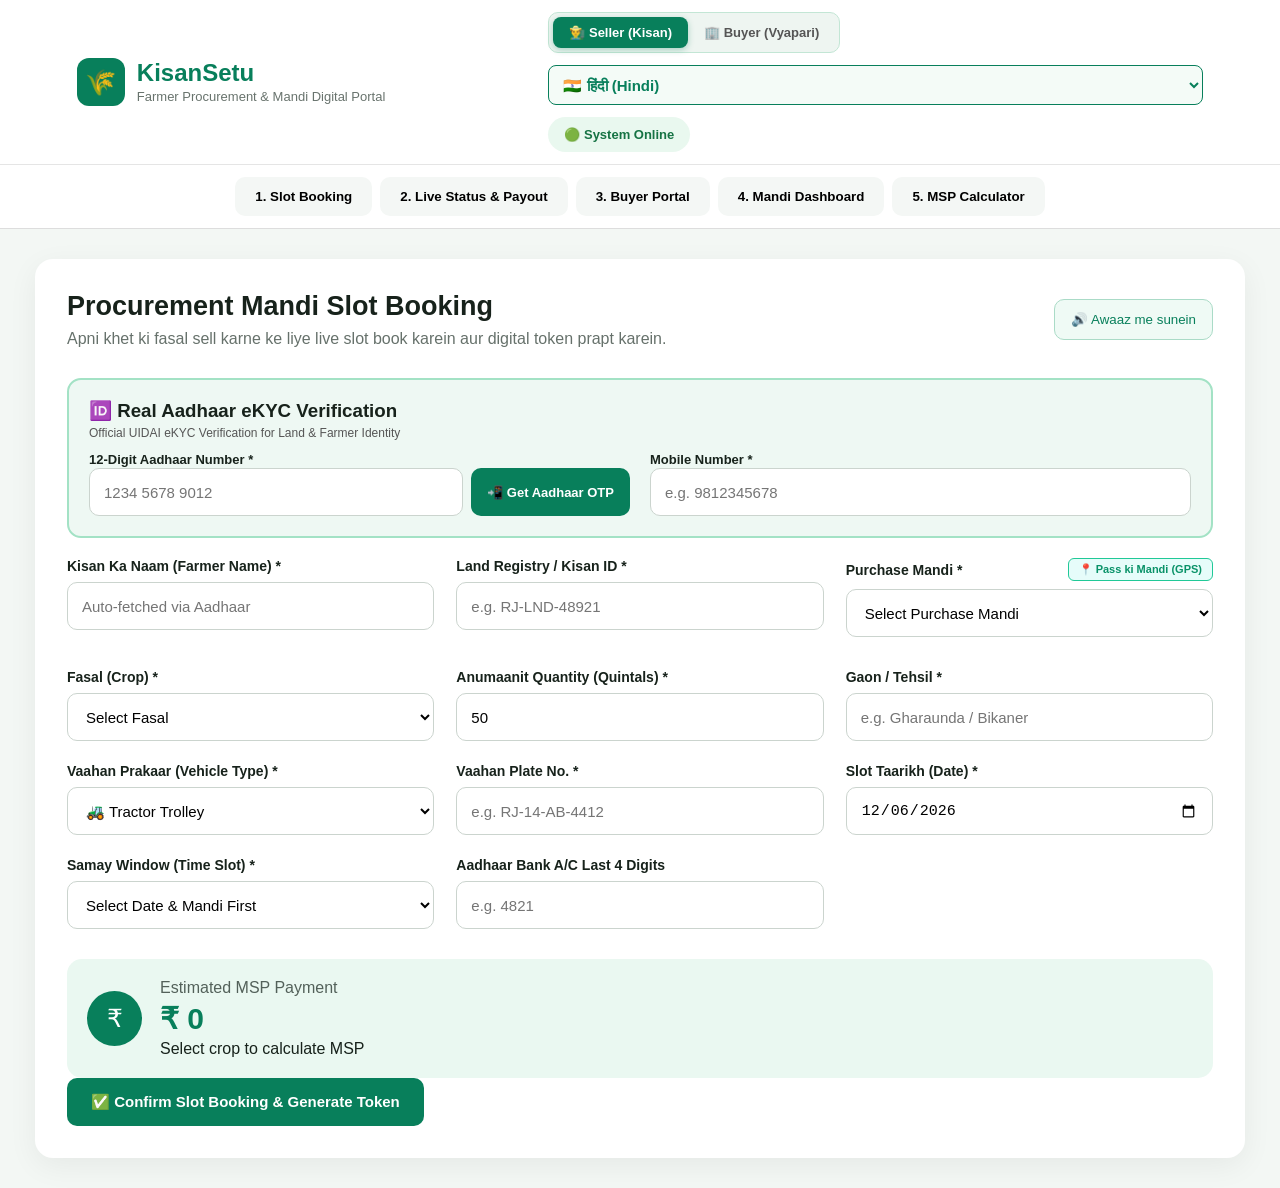
==== commit 8447bed8: "Update titles and labels for buyer portal" ====
--- a/public/index.html
+++ b/public/index.html
@@ -3,7 +3,7 @@
 <head>
     <meta charset="UTF-8">
     <meta name="viewport" content="width=device-width, initial-scale=1.0">
-    <title>KisanSetu - Integrated eNAM & Procurement Portal</title>
+    <title>KisanSetu - Farmers Procurement & Trading Portal</title>
     <link rel="stylesheet" href="style.css">
 </head>
 <body>
@@ -12,8 +12,8 @@
     <div class="brand">
         <div class="logo">🌾</div>
         <div>
-            <h2 id="app_title">KisanSetu eNAM</h2>
-            <span id="app_subtitle">Integrated Farmer Procurement & Trading Portal</span>
+            <h2 id="app_title">KisanSetu</h2>
+            <span id="app_subtitle">Farmer Procurement & Mandi Digital Portal</span>
         </div>
     </div>
 
@@ -48,7 +48,7 @@
 <nav class="navbar">
     <button onclick="showSection('booking')" id="nav_booking">1. Slot Booking</button>
     <button onclick="showSection('status')" id="nav_status">2. Live Status & Payout</button>
-    <button onclick="showSection('buyer_portal')" id="nav_buyer">3. eNAM Buyer Portal</button>
+    <button onclick="showSection('buyer_portal')" id="nav_buyer">3. Buyer Portal</button>
     <button onclick="showSection('dashboard')" id="nav_dashboard">4. Mandi Dashboard</button>
     <button onclick="showSection('calculator')" id="nav_calculator">5. MSP Calculator</button>
 </nav>
@@ -207,15 +207,15 @@
 </div>
 </section>
 
-<!-- ================= SECTION 3: eNAM BUYER PORTAL ================= -->
+<!-- ================= SECTION 3: BUYER PORTAL ================= -->
 <section id="buyer_portal" class="section">
 <div class="card">
-    <h1>🏢 eNAM Buyer & Vyapari Portal</h1>
-    <p>Real-time crop arrivals, live mandi bidding, and e-Auction order placement.</p>
+    <h1>🏢 Vyapari & Buyer Portal</h1>
+    <p>Real-time crop arrivals, live mandi bidding, and order placement.</p>
 
     <div class="grid-2" style="margin-top:20px;">
         <div style="background:#f8f9fa; padding:20px; border-radius:12px; border:1px solid #ddd;">
-            <h3 style="color:#087f5b; margin-bottom:12px;">📈 Place e-Auction Bid (Vyapari Boli)</h3>
+            <h3 style="color:#087f5b; margin-bottom:12px;">📈 Place Crop Purchase Bid (Vyapari Boli)</h3>
             <form id="buyerBidForm" onsubmit="submitBuyerBid(event)">
                 <div class="field" style="margin-bottom:10px;">
                     <label>Trader / Company Name:</label>
@@ -242,7 +242,7 @@
         </div>
 
         <div>
-            <h3 style="color:#087f5b; margin-bottom:12px;">📊 Active Mandi Bids & e-Auctions</h3>
+            <h3 style="color:#087f5b; margin-bottom:12px;">📊 Active Mandi Bids & Crop Purchases</h3>
             <div id="buyerBidsContainer" class="bids-list"></div>
         </div>
     </div>
--- a/public/style.css
+++ b/public/style.css
@@ -1,14 +1,23 @@
 * { box-sizing: border-box; margin: 0; padding: 0; }
 body { font-family: Arial, Helvetica, sans-serif; background: #f3f7f4; color: #17221b; }
 
-.topbar { background: white; height: 75px; padding: 0 6%; display: flex; align-items: center; justify-content: space-between; border-bottom: 1px solid #e5e5e5; }
+.topbar { background: white; height: auto; min-height: 75px; padding: 12px 6%; display: flex; align-items: center; justify-content: space-between; border-bottom: 1px solid #e5e5e5; flex-wrap: wrap; gap: 15px; }
 .brand { display: flex; align-items: center; gap: 12px; }
 .logo { width: 48px; height: 48px; border-radius: 12px; background: #087f5b; color: white; display: flex; align-items: center; justify-content: center; font-size: 25px; }
 .brand h2 { color: #087f5b; }
 .brand span { color: #68736d; font-size: 13px; }
-.status { background: #e9f8ef; color: #167344; padding: 10px 16px; border-radius: 20px; font-weight: bold; }
 
-.navbar { background: white; display: flex; justify-content: center; gap: 8px; padding: 12px; border-bottom: 1px solid #ddd; }
+/* HEADER ACTIONS & ROLE SELECTOR */
+.header-actions { display: flex; align-items: center; gap: 12px; flex-wrap: wrap; }
+.role-selector { display: flex; background: #eef5f1; padding: 4px; border-radius: 10px; border: 1px solid #c3e6d5; }
+.role-btn { border: none; background: transparent; padding: 8px 16px; border-radius: 8px; font-weight: bold; font-size: 13px; cursor: pointer; color: #555; transition: all 0.2s; }
+.role-btn.active { background: #087f5b; color: white; box-shadow: 0 2px 6px rgba(8,127,91,0.3); }
+
+.lang-dropdown { height: 40px; border: 1px solid #087f5b; border-radius: 8px; padding: 0 10px; font-weight: bold; background: #f4fbf7; color: #087f5b; cursor: pointer; }
+
+.status { background: #e9f8ef; color: #167344; padding: 10px 16px; border-radius: 20px; font-weight: bold; font-size: 13px; }
+
+.navbar { background: white; display: flex; justify-content: center; gap: 8px; padding: 12px; border-bottom: 1px solid #ddd; flex-wrap: wrap; }
 .navbar button { border: none; background: #f4f7f5; padding: 12px 20px; border-radius: 10px; cursor: pointer; font-weight: bold; }
 .navbar button:hover { background: #087f5b; color: white; }
 
@@ -22,13 +31,22 @@
 .section-title p, .card > p { color: #66716b; }
 
 .grid { display: grid; grid-template-columns: repeat(3, 1fr); gap: 22px; }
+.grid-2 { display: grid; grid-template-columns: repeat(2, 1fr); gap: 20px; }
+
 .field { display: flex; flex-direction: column; gap: 8px; }
 .field label { font-size: 14px; font-weight: bold; }
 
 input, select { width: 100%; height: 48px; border: 1px solid #cbd4ce; border-radius: 10px; padding: 0 14px; font-size: 15px; background: white; }
 input:focus, select:focus { outline: 2px solid #8dd4b5; border-color: #087f5b; }
 
-/* OTP STYLES */
+/* AADHAAR CARD BOX */
+.aadhaar-card-box { background: #eef8f3; border: 2px solid #a3e2c5; border-radius: 14px; padding: 20px; margin-bottom: 20px; }
+.aadhaar-badge { color: #2b8a3e; font-weight: bold; font-size: 13px; }
+
+.gps-btn { background: #e6fcfa; border: 1px solid #20c997; color: #099268; padding: 4px 10px; border-radius: 6px; font-size: 11px; font-weight: bold; cursor: pointer; }
+.gps-btn:hover { background: #20c997; color: white; }
+
+/* OTP & AADHAAR STYLES */
 .otp-input-group { display: flex; gap: 8px; }
 .otp-btn { background: #087f5b; color: white; border: none; padding: 0 16px; border-radius: 10px; font-weight: bold; font-size: 13px; cursor: pointer; white-space: nowrap; transition: background 0.2s; }
 .otp-btn:hover { background: #056746; }
@@ -36,60 +54,23 @@
 .otp-btn.verify-btn:hover { background: #216e30; }
 .otp-box { margin-top: 8px; padding: 12px; background: #eaf8f1; border: 1px solid #b2f2bb; border-radius: 10px; }
 .otp-verify-row { display: flex; gap: 8px; margin-top: 6px; }
-.otp-badge { color: #2b8a3e; font-weight: bold; font-size: 13px; margin-left: 6px; }
+
+/* BUYER BIDS */
+.bids-list { display: flex; flex-direction: column; gap: 12px; }
+.bid-card { background: #f8fdfa; border: 1px solid #b2f2bb; border-radius: 10px; padding: 14px 18px; border-left: 5px solid #087f5b; }
 
 /* AMOUNT BOX */
 .amount-box { margin-top: 30px; padding: 20px; background: #eaf8f1; border-radius: 15px; display: flex; align-items: center; gap: 18px; }
 .money-icon { width: 55px; height: 55px; background: #087f5b; color: white; border-radius: 50%; display: flex; justify-content: center; align-items: center; font-size: 25px; }
 .amount-box span { color: #53615a; }
 .amount-box h2 { font-size: 30px; color: #087f5b; margin: 4px 0; }
-.amount-box p { font-size: 13px; }
-
-.demo-note { margin-top: 18px; background: #fff8e5; padding: 14px; border-radius: 10px; color: #705d22; font-size: 13px; }
-
-/* BUTTONS */
-.primary-btn { border: none; background: #087f5b; color: white; padding: 15px 24px; border-radius: 10px; font-size: 15px; font-weight: bold; cursor: pointer; }
-.primary-btn:hover { background: #056746; }
-form .primary-btn { margin-top: 22px; width: 100%; }
-.voice-btn { border: 1px solid #aadbc7; background: #effaf5; color: #087f5b; padding: 12px 16px; border-radius: 10px; cursor: pointer; }
-
-/* SEARCH & DASHBOARD */
-.search-row { display: flex; gap: 10px; margin-top: 25px; }
-.search-row button { background: #087f5b; color: white; border: none; padding: 0 25px; border-radius: 10px; font-weight: bold; cursor: pointer; }
-
-.stats { margin-top: 30px; display: grid; grid-template-columns: repeat(4, 1fr); gap: 18px; }
-.stat { background: #f5f8f6; border-radius: 15px; padding: 22px; }
-.stat span { color: #66716b; }
-.stat strong { display: block; margin-top: 10px; font-size: 28px; color: #087f5b; }
 
 /* PAYMENT STATUS CARD */
-.payment-status-card {
-    margin-top: 20px;
-    padding: 18px 22px;
-    border-radius: 12px;
-    border-left: 6px solid #ffc107;
-    background: #fff9db;
-}
-.payment-status-card.paid {
-    border-left-color: #2b8a3e;
-    background: #eaf8f1;
-}
-.payment-header {
-    display: flex;
-    align-items: center;
-    gap: 14px;
-}
+.payment-status-card { margin-top: 20px; padding: 18px 22px; border-radius: 12px; border-left: 6px solid #ffc107; background: #fff9db; }
+.payment-status-card.paid { border-left-color: #2b8a3e; background: #eaf8f1; }
+.payment-header { display: flex; align-items: center; gap: 14px; }
 .payment-icon { font-size: 32px; }
-.payment-header h3 { font-size: 17px; color: #17221b; }
-.payment-header p { font-size: 13px; color: #555; margin-top: 2px; }
-.payment-details-grid {
-    display: grid;
-    grid-template-columns: repeat(3, 1fr);
-    gap: 15px;
-    margin-top: 15px;
-    padding-top: 12px;
-    border-top: 1px dashed #cbd4ce;
-}
+.payment-details-grid { display: grid; grid-template-columns: repeat(3, 1fr); gap: 15px; margin-top: 15px; padding-top: 12px; border-top: 1px dashed #cbd4ce; }
 .payment-details-grid .lbl { display: block; font-size: 12px; color: #666; }
 .payment-details-grid .val { display: block; font-size: 15px; font-weight: bold; color: #17221b; margin-top: 2px; }
 .payment-details-grid .amount-green { color: #087f5b; font-size: 18px; }
@@ -99,32 +80,24 @@
 .token-number { font-size: 34px; font-weight: bold; color: #087f5b; margin: 10px 0 20px; }
 .token-grid { display: grid; grid-template-columns: repeat(2, 1fr); gap: 15px; }
 .token-item { padding: 12px; background: white; border-radius: 8px; }
-.token-item span { display: block; color: #707a74; font-size: 12px; }
-.token-item strong { display: block; margin-top: 5px; }
-
 .timeline { margin-top: 25px; }
 .timeline-item { padding: 15px; border-left: 4px solid #087f5b; margin-bottom: 10px; background: white; }
 .timeline-item.active { background: #eaf8f1; }
 
-/* MODAL */
 .modal { display: none; position: fixed; inset: 0; background: rgba(0,0,0,0.55); justify-content: center; align-items: center; padding: 20px; z-index: 100; }
 .modal.show { display: flex; }
 .modal-box { background: white; width: 500px; max-width: 100%; border-radius: 20px; padding: 35px; text-align: center; position: relative; }
-.close { position: absolute; right: 18px; top: 15px; border: none; background: none; font-size: 30px; cursor: pointer; }
-.success { font-size: 55px; }
-.modal-box h1 { color: #087f5b; margin: 10px 0; }
 
-.workflow-action { margin-top: 20px; padding: 18px; background: #fff8e5; border-radius: 12px; text-align: center; }
+.primary-btn { border: none; background: #087f5b; color: white; padding: 15px 24px; border-radius: 10px; font-size: 15px; font-weight: bold; cursor: pointer; }
+.primary-btn:hover { background: #056746; }
+.voice-btn { border: 1px solid #aadbc7; background: #effaf5; color: #087f5b; padding: 12px 16px; border-radius: 10px; cursor: pointer; }
 
 @media (max-width: 900px) {
-    .grid { grid-template-columns: repeat(2, 1fr); }
+    .grid, .grid-2 { grid-template-columns: repeat(2, 1fr); }
     .stats { grid-template-columns: repeat(2, 1fr); }
 }
 @media (max-width: 600px) {
-    .grid { grid-template-columns: 1fr; }
+    .grid, .grid-2 { grid-template-columns: 1fr; }
     .stats { grid-template-columns: 1fr; }
-    .topbar { height: auto; padding: 15px; }
-    .status { display: none; }
-    .token-grid { grid-template-columns: 1fr; }
-    .payment-details-grid { grid-template-columns: 1fr; }
+    .token-grid, .payment-details-grid { grid-template-columns: 1fr; }
 }
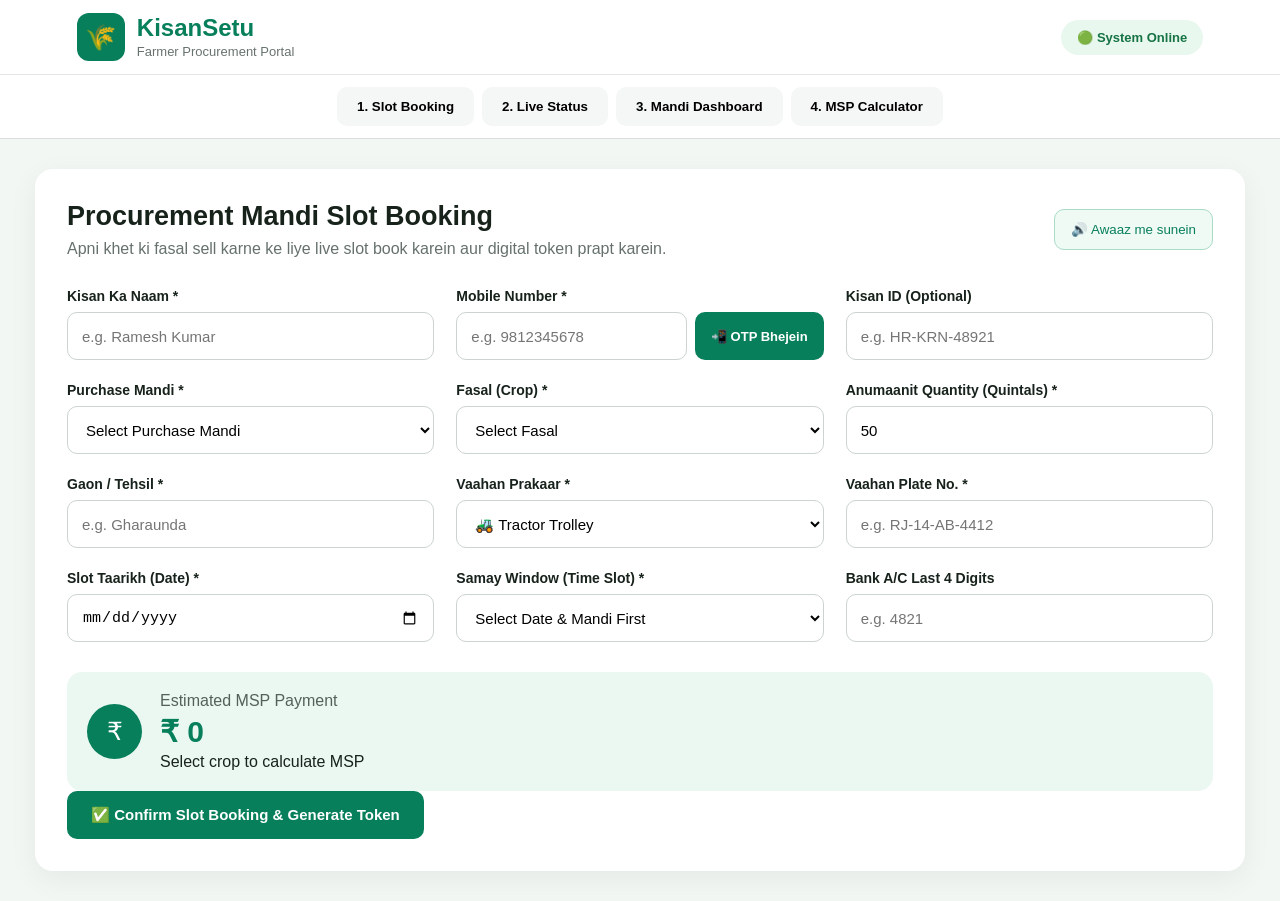
==== commit 285e0957: "Update title and headings in index.html" ====
--- a/public/index.html
+++ b/public/index.html
@@ -3,7 +3,7 @@
 <head>
     <meta charset="UTF-8">
     <meta name="viewport" content="width=device-width, initial-scale=1.0">
-    <title>KisanSetu - Farmers Procurement & Trading Portal</title>
+    <title>KisanSetu - Farmer Procurement Portal</title>
     <link rel="stylesheet" href="style.css">
 </head>
 <body>
@@ -12,140 +12,94 @@
     <div class="brand">
         <div class="logo">🌾</div>
         <div>
-            <h2 id="app_title">KisanSetu</h2>
-            <span id="app_subtitle">Farmer Procurement & Mandi Digital Portal</span>
-        </div>
-    </div>
-
-    <!-- ROLE TOGGLE & REGIONAL LANGUAGE SELECTOR -->
-    <div class="header-actions">
-        <!-- Role Toggle (Seller vs Buyer) -->
-        <div class="role-selector">
-            <button id="roleSellerBtn" class="role-btn active" onclick="switchUserRole('seller')">
-                👨‍🌾 Seller (Kisan)
-            </button>
-            <button id="roleBuyerBtn" class="role-btn" onclick="switchUserRole('buyer')">
-                🏢 Buyer (Vyapari)
-            </button>
-        </div>
-
-        <!-- 8 Language Options Selector -->
-        <select id="langSelect" class="lang-dropdown" onchange="changeLanguage(this.value)">
-            <option value="hi">🇮🇳 हिंदी (Hindi)</option>
-            <option value="en">🇬🇧 English</option>
-            <option value="marwari">🗣️ मारवाड़ी (Marwari)</option>
-            <option value="sekhavati">🗣️ शेखावाटी (Sekhavati)</option>
-            <option value="hadoti">🗣️ हाड़ौती (Hadoti)</option>
-            <option value="mevadi">🗣️ मेवाड़ी (Mevadi)</option>
-            <option value="vagdi">🗣️ वागड़ी (Vagdi)</option>
-            <option value="mevati">🗣️ मेवाती (Mevati)</option>
-        </select>
-
-        <div class="status">🟢 System Online</div>
-    </div>
+            <h2>KisanSetu</h2>
+            <span>Farmer Procurement Portal</span>
+        </div>
+    </div>
+    <div class="status">🟢 System Online</div>
 </header>
 
 <nav class="navbar">
-    <button onclick="showSection('booking')" id="nav_booking">1. Slot Booking</button>
-    <button onclick="showSection('status')" id="nav_status">2. Live Status & Payout</button>
-    <button onclick="showSection('buyer_portal')" id="nav_buyer">3. Buyer Portal</button>
-    <button onclick="showSection('dashboard')" id="nav_dashboard">4. Mandi Dashboard</button>
-    <button onclick="showSection('calculator')" id="nav_calculator">5. MSP Calculator</button>
+    <button onclick="showSection('booking')">1. Slot Booking</button>
+    <button onclick="showSection('status')">2. Live Status</button>
+    <button onclick="showSection('dashboard')">3. Mandi Dashboard</button>
+    <button onclick="showSection('calculator')">4. MSP Calculator</button>
 </nav>
 
 <main>
 
-<!-- ================= SECTION 1: SLOT BOOKING WITH AADHAAR eKYC & GPS MANDI ================= -->
+<!-- SECTION 1: BOOKING FORM WITH OTP -->
 <section id="booking" class="section active">
 <div class="card">
     <div class="section-title">
         <div>
-            <h1 id="txt_booking_heading">Procurement Mandi Slot Booking</h1>
-            <p id="txt_booking_sub">Apni khet ki fasal sell karne ke liye live slot book karein aur digital token prapt karein.</p>
+            <h1>Procurement Mandi Slot Booking</h1>
+            <p>Apni khet ki fasal sell karne ke liye live slot book karein aur digital token prapt karein.</p>
         </div>
         <button class="voice-btn" id="voiceBtn" type="button">🔊 Awaaz me sunein</button>
     </div>
 
 <form id="bookingForm">
-
-    <!-- REAL AADHAAR VERIFICATION BOX -->
-    <div class="aadhaar-card-box">
-        <div style="display:flex; justify-content:space-between; align-items:center;">
-            <h3 id="txt_aadhaar_heading">🆔 Real Aadhaar eKYC Verification</h3>
-            <span id="aadhaarBadge" class="aadhaar-badge"></span>
-        </div>
-        <p style="font-size:12px; color:#555; margin: 4px 0 10px 0;">Official UIDAI eKYC Verification for Land & Farmer Identity</p>
-
-        <div class="grid-2">
-            <div>
-                <label style="font-size:13px; font-weight:bold;">12-Digit Aadhaar Number *</label>
-                <div class="otp-input-group">
-                    <input id="aadhaar" type="text" maxlength="14" placeholder="1234 5678 9012" oninput="formatAadhaarInput(this)" required>
-                    <button type="button" id="sendAadhaarOtpBtn" class="otp-btn" onclick="sendAadhaarOTP()">📲 Get Aadhaar OTP</button>
-                </div>
+<div class="grid">
+
+    <!-- FARMER NAME -->
+    <div class="field">
+        <label>Kisan Ka Naam *</label>
+        <input id="farmer_name" type="text" placeholder="e.g. Ramesh Kumar" required>
+    </div>
+
+    <!-- MOBILE NUMBER & OTP BUTTON -->
+    <div class="field">
+        <label>Mobile Number * <span id="otpBadge" class="otp-badge"></span></label>
+        <div class="otp-input-group">
+            <input id="mobile" type="tel" maxlength="10" placeholder="e.g. 9812345678" required>
+            <button type="button" id="sendOtpBtn" class="otp-btn" onclick="sendOTP()">📲 OTP Bhejein</button>
+        </div>
+
+        <!-- OTP INPUT BOX -->
+        <div id="otpSection" class="otp-box" style="display: none;">
+            <label style="font-size: 12px; color: #087f5b; font-weight: bold;">Mobile par aaya 4-digit OTP enter karein:</label>
+            <div class="otp-verify-row">
+                <input id="otp_input" type="text" maxlength="4" placeholder="1234" style="text-align: center; letter-spacing: 5px; font-weight: bold; font-size: 18px;">
+                <button type="button" id="verifyOtpBtn" class="otp-btn verify-btn" onclick="verifyOTP()">✅ Verify OTP</button>
             </div>
-            <div>
-                <label style="font-size:13px; font-weight:bold;">Mobile Number *</label>
-                <input id="mobile" type="tel" maxlength="10" placeholder="e.g. 9812345678" required>
-            </div>
-        </div>
-
-        <!-- Aadhaar OTP Verification Hidden Sub-box -->
-        <div id="aadhaarOtpSection" class="otp-box" style="display: none; margin-top:12px;">
-            <label style="font-size: 12px; color: #087f5b; font-weight: bold;">Aadhaar linked Mobile par aaya 6-digit OTP enter karein:</label>
-            <div class="otp-verify-row">
-                <input id="aadhaar_otp_input" type="text" maxlength="6" placeholder="894210" style="text-align: center; letter-spacing: 5px; font-weight: bold; font-size: 18px;">
-                <button type="button" id="verifyAadhaarOtpBtn" class="otp-btn verify-btn" onclick="verifyAadhaarOTP()">✅ Verify Aadhaar eKYC</button>
-            </div>
-            <small style="display: block; margin-top: 4px; color: #666; font-size: 11px;">💡 Demo UIDAI OTP screen alert par dikhai dega.</small>
-        </div>
-    </div>
-
-<div class="grid" style="margin-top:20px;">
-
-    <!-- FARMER NAME -->
-    <div class="field">
-        <label id="lbl_farmer_name">Kisan Ka Naam (Farmer Name) *</label>
-        <input id="farmer_name" type="text" placeholder="Auto-fetched via Aadhaar" required>
-    </div>
-
-    <!-- KISAN ID / LAND REGISTRY ID -->
-    <div class="field">
-        <label id="lbl_kisan_id">Land Registry / Kisan ID *</label>
-        <input id="kisan_id" type="text" placeholder="e.g. RJ-LND-48921" required>
-    </div>
-
-    <!-- MANDI SELECT WITH LIVE GPS LOCATOR -->
-    <div class="field">
-        <div style="display:flex; justify-content:space-between; align-items:center;">
-            <label id="lbl_mandi">Purchase Mandi *</label>
-            <button type="button" class="gps-btn" onclick="findNearestMandiGPS()">📍 Pass ki Mandi (GPS)</button>
-        </div>
+            <small style="display: block; margin-top: 4px; color: #666; font-size: 11px;">💡 Demo OTP screen par alert me show hoga.</small>
+        </div>
+    </div>
+
+    <!-- KISAN ID -->
+    <div class="field">
+        <label>Kisan ID (Optional)</label>
+        <input id="kisan_id" type="text" placeholder="e.g. HR-KRN-48921">
+    </div>
+
+    <!-- MANDI SELECT -->
+    <div class="field">
+        <label>Purchase Mandi *</label>
         <select id="mandi" required><option value="">Select Purchase Mandi</option></select>
-        <small id="gpsStatusText" style="color:#087f5b; font-size:11px; margin-top:2px; display:block;"></small>
     </div>
 
     <!-- CROP SELECT -->
     <div class="field">
-        <label id="lbl_crop">Fasal (Crop) *</label>
+        <label>Fasal (Crop) *</label>
         <select id="crop" required><option value="">Select Fasal</option></select>
     </div>
 
     <!-- QUANTITY -->
     <div class="field">
-        <label id="lbl_quantity">Anumaanit Quantity (Quintals) *</label>
+        <label>Anumaanit Quantity (Quintals) *</label>
         <input id="quantity" type="number" min="1" max="500" value="50" required>
     </div>
 
     <!-- VILLAGE -->
     <div class="field">
-        <label id="lbl_village">Gaon / Tehsil *</label>
-        <input id="village" type="text" placeholder="e.g. Gharaunda / Bikaner" required>
+        <label>Gaon / Tehsil *</label>
+        <input id="village" type="text" placeholder="e.g. Gharaunda" required>
     </div>
 
     <!-- VEHICLE TYPE -->
     <div class="field">
-        <label id="lbl_vehicle_type">Vaahan Prakaar (Vehicle Type) *</label>
+        <label>Vaahan Prakaar *</label>
         <select id="vehicle_type" required>
             <option value="Tractor Trolley">🚜 Tractor Trolley</option>
             <option value="Truck">🚛 Truck</option>
@@ -156,25 +110,25 @@
 
     <!-- VEHICLE NUMBER -->
     <div class="field">
-        <label id="lbl_vehicle_number">Vaahan Plate No. *</label>
+        <label>Vaahan Plate No. *</label>
         <input id="vehicle_number" type="text" placeholder="e.g. RJ-14-AB-4412" required>
     </div>
 
     <!-- DATE -->
     <div class="field">
-        <label id="lbl_date">Slot Taarikh (Date) *</label>
+        <label>Slot Taarikh (Date) *</label>
         <input id="booking_date" type="date" required>
     </div>
 
     <!-- SLOT TIME -->
     <div class="field">
-        <label id="lbl_slot">Samay Window (Time Slot) *</label>
+        <label>Samay Window (Time Slot) *</label>
         <select id="slot" required><option value="">Select Date & Mandi First</option></select>
     </div>
 
     <!-- BANK ACCOUNT LAST 4 -->
     <div class="field">
-        <label id="lbl_bank">Aadhaar Bank A/C Last 4 Digits</label>
+        <label>Bank A/C Last 4 Digits</label>
         <input id="bank_last4" type="text" maxlength="4" placeholder="e.g. 4821">
     </div>
 </div>
@@ -183,7 +137,7 @@
 <div class="amount-box">
     <div class="money-icon">₹</div>
     <div>
-        <span id="lbl_est_payment">Estimated MSP Payment</span>
+        <span>Estimated MSP Payment</span>
         <h2 id="amount">₹ 0</h2>
         <p id="mspText">Select crop to calculate MSP</p>
     </div>
@@ -194,62 +148,20 @@
 </div>
 </section>
 
-<!-- ================= SECTION 2: LIVE STATUS & PAYMENT TRACKER ================= -->
+<!-- SECTION 2: LIVE STATUS & PAYMENT TRACKER -->
 <section id="status" class="section">
 <div class="card">
-    <h1 id="txt_status_heading">🔎 Live Token & Payment Status</h1>
-    <p id="txt_status_sub">Apna token number enter karke procurement aur DBT Payment status track karein.</p>
+    <h1>🔎 Live Token & Payment Status</h1>
+    <p>Apna token number enter karke procurement aur DBT Payment status track karein.</p>
     <div class="search-row">
         <input id="tokenSearch" placeholder="e.g. KS-260912-001">
-        <button onclick="searchToken()" id="btn_search_token">Search</button>
+        <button onclick="searchToken()">Search</button>
     </div>
     <div id="tokenResult"></div>
 </div>
 </section>
 
-<!-- ================= SECTION 3: BUYER PORTAL ================= -->
-<section id="buyer_portal" class="section">
-<div class="card">
-    <h1>🏢 Vyapari & Buyer Portal</h1>
-    <p>Real-time crop arrivals, live mandi bidding, and order placement.</p>
-
-    <div class="grid-2" style="margin-top:20px;">
-        <div style="background:#f8f9fa; padding:20px; border-radius:12px; border:1px solid #ddd;">
-            <h3 style="color:#087f5b; margin-bottom:12px;">📈 Place Crop Purchase Bid (Vyapari Boli)</h3>
-            <form id="buyerBidForm" onsubmit="submitBuyerBid(event)">
-                <div class="field" style="margin-bottom:10px;">
-                    <label>Trader / Company Name:</label>
-                    <input id="bidBuyerName" type="text" placeholder="e.g. Rajasthan Grains Ltd" required>
-                </div>
-                <div class="field" style="margin-bottom:10px;">
-                    <label>Crop Required:</label>
-                    <select id="bidCrop" required></select>
-                </div>
-                <div class="field" style="margin-bottom:10px;">
-                    <label>Quantity (Quintals):</label>
-                    <input id="bidQty" type="number" value="100" min="1" required>
-                </div>
-                <div class="field" style="margin-bottom:10px;">
-                    <label>Offered Bidding Price (₹/Qtl):</label>
-                    <input id="bidPrice" type="number" value="2350" required>
-                </div>
-                <div class="field" style="margin-bottom:15px;">
-                    <label>Target Mandi:</label>
-                    <select id="bidMandi" required></select>
-                </div>
-                <button type="submit" class="primary-btn" style="width:100%;">💰 Submit Buyer Bid</button>
-            </form>
-        </div>
-
-        <div>
-            <h3 style="color:#087f5b; margin-bottom:12px;">📊 Active Mandi Bids & Crop Purchases</h3>
-            <div id="buyerBidsContainer" class="bids-list"></div>
-        </div>
-    </div>
-</div>
-</section>
-
-<!-- ================= SECTION 4: MANDI DASHBOARD ================= -->
+<!-- SECTION 3: MANDI DASHBOARD -->
 <section id="dashboard" class="section">
 <div class="card">
     <h1>📊 Mandi Dashboard</h1>
@@ -262,7 +174,7 @@
 </div>
 </section>
 
-<!-- ================= SECTION 5: MSP CALCULATOR ================= -->
+<!-- SECTION 4: MSP CALCULATOR -->
 <section id="calculator" class="section">
 <div class="card calculator">
     <h1>🧮 MSP Calculator</h1>
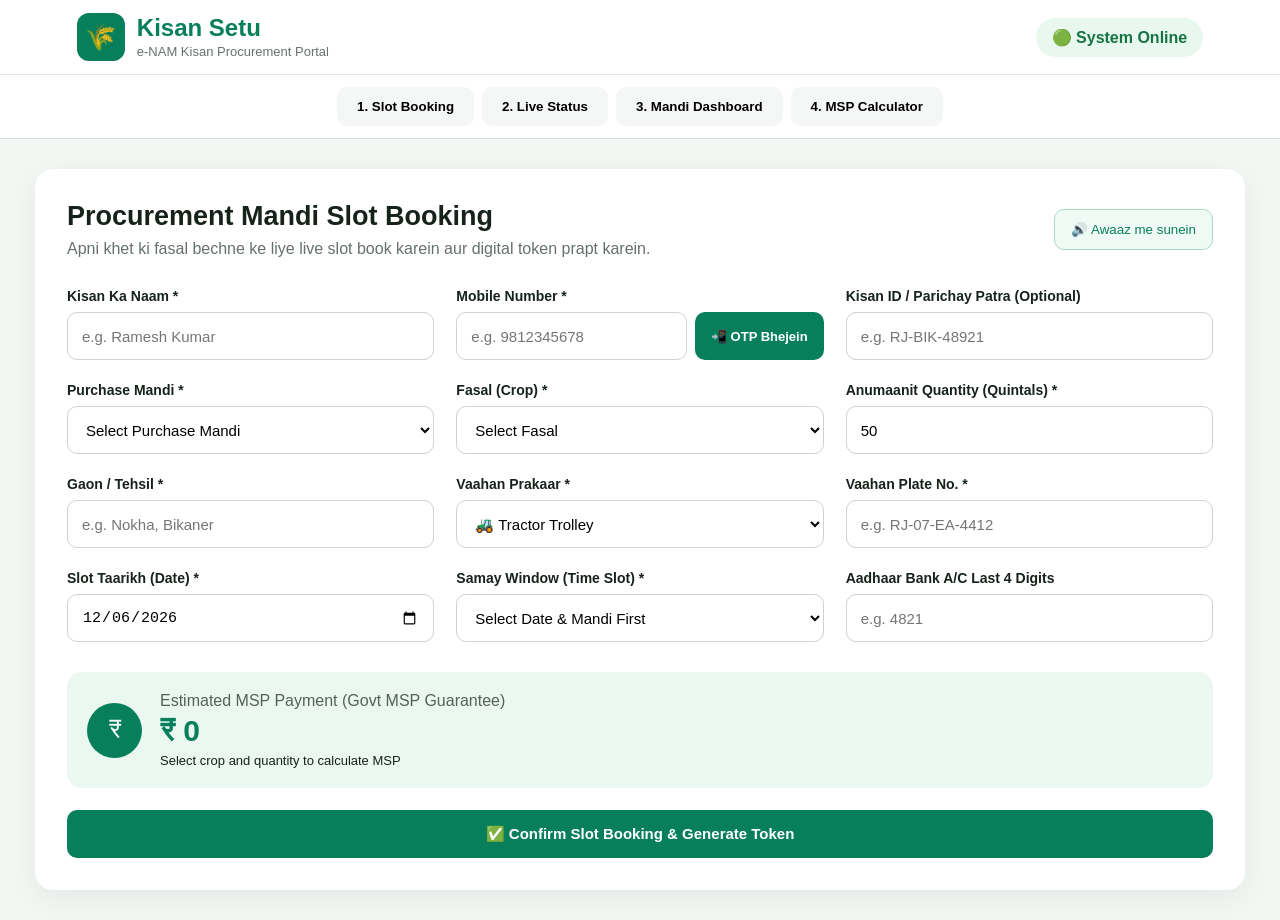
==== commit 31cb2a91: "Update HTML for Kisan Setu portal" ====
--- a/public/index.html
+++ b/public/index.html
@@ -1,9 +1,9 @@
 <!DOCTYPE html>
-<html lang="en">
+<html lang="hi">
 <head>
     <meta charset="UTF-8">
     <meta name="viewport" content="width=device-width, initial-scale=1.0">
-    <title>KisanSetu - Farmer Procurement Portal</title>
+    <title>Kisan Setu - Farmer Procurement Portal</title>
     <link rel="stylesheet" href="style.css">
 </head>
 <body>
@@ -12,18 +12,18 @@
     <div class="brand">
         <div class="logo">🌾</div>
         <div>
-            <h2>KisanSetu</h2>
-            <span>Farmer Procurement Portal</span>
+            <h2>Kisan Setu</h2>
+            <span>e-NAM Kisan Procurement Portal</span>
         </div>
     </div>
     <div class="status">🟢 System Online</div>
 </header>
 
 <nav class="navbar">
-    <button onclick="showSection('booking')">1. Slot Booking</button>
-    <button onclick="showSection('status')">2. Live Status</button>
-    <button onclick="showSection('dashboard')">3. Mandi Dashboard</button>
-    <button onclick="showSection('calculator')">4. MSP Calculator</button>
+    <button data-section="booking" class="active" onclick="showSection('booking')">1. Slot Booking</button>
+    <button data-section="status" onclick="showSection('status')">2. Live Status</button>
+    <button data-section="dashboard" onclick="showSection('dashboard')">3. Mandi Dashboard</button>
+    <button data-section="calculator" onclick="showSection('calculator')">4. MSP Calculator</button>
 </nav>
 
 <main>
@@ -34,7 +34,7 @@
     <div class="section-title">
         <div>
             <h1>Procurement Mandi Slot Booking</h1>
-            <p>Apni khet ki fasal sell karne ke liye live slot book karein aur digital token prapt karein.</p>
+            <p>Apni khet ki fasal bechne ke liye live slot book karein aur digital token prapt karein.</p>
         </div>
         <button class="voice-btn" id="voiceBtn" type="button">🔊 Awaaz me sunein</button>
     </div>
@@ -63,14 +63,14 @@
                 <input id="otp_input" type="text" maxlength="4" placeholder="1234" style="text-align: center; letter-spacing: 5px; font-weight: bold; font-size: 18px;">
                 <button type="button" id="verifyOtpBtn" class="otp-btn verify-btn" onclick="verifyOTP()">✅ Verify OTP</button>
             </div>
-            <small style="display: block; margin-top: 4px; color: #666; font-size: 11px;">💡 Demo OTP screen par alert me show hoga.</small>
+            <small style="display: block; margin-top: 4px; color: #555; font-size: 11px;">💡 Demo OTP alert me milega (ya 1234 use karein).</small>
         </div>
     </div>
 
     <!-- KISAN ID -->
     <div class="field">
-        <label>Kisan ID (Optional)</label>
-        <input id="kisan_id" type="text" placeholder="e.g. HR-KRN-48921">
+        <label>Kisan ID / Parichay Patra (Optional)</label>
+        <input id="kisan_id" type="text" placeholder="e.g. RJ-BIK-48921">
     </div>
 
     <!-- MANDI SELECT -->
@@ -88,13 +88,13 @@
     <!-- QUANTITY -->
     <div class="field">
         <label>Anumaanit Quantity (Quintals) *</label>
-        <input id="quantity" type="number" min="1" max="500" value="50" required>
+        <input id="quantity" type="number" min="1" max="1000" value="50" required>
     </div>
 
     <!-- VILLAGE -->
     <div class="field">
         <label>Gaon / Tehsil *</label>
-        <input id="village" type="text" placeholder="e.g. Gharaunda" required>
+        <input id="village" type="text" placeholder="e.g. Nokha, Bikaner" required>
     </div>
 
     <!-- VEHICLE TYPE -->
@@ -111,7 +111,7 @@
     <!-- VEHICLE NUMBER -->
     <div class="field">
         <label>Vaahan Plate No. *</label>
-        <input id="vehicle_number" type="text" placeholder="e.g. RJ-14-AB-4412" required>
+        <input id="vehicle_number" type="text" placeholder="e.g. RJ-07-EA-4412" required>
     </div>
 
     <!-- DATE -->
@@ -128,7 +128,7 @@
 
     <!-- BANK ACCOUNT LAST 4 -->
     <div class="field">
-        <label>Bank A/C Last 4 Digits</label>
+        <label>Aadhaar Bank A/C Last 4 Digits</label>
         <input id="bank_last4" type="text" maxlength="4" placeholder="e.g. 4821">
     </div>
 </div>
@@ -137,9 +137,9 @@
 <div class="amount-box">
     <div class="money-icon">₹</div>
     <div>
-        <span>Estimated MSP Payment</span>
+        <span>Estimated MSP Payment (Govt MSP Guarantee)</span>
         <h2 id="amount">₹ 0</h2>
-        <p id="mspText">Select crop to calculate MSP</p>
+        <p id="mspText">Select crop and quantity to calculate MSP</p>
     </div>
 </div>
 
@@ -152,10 +152,10 @@
 <section id="status" class="section">
 <div class="card">
     <h1>🔎 Live Token & Payment Status</h1>
-    <p>Apna token number enter karke procurement aur DBT Payment status track karein.</p>
+    <p>Apna token number enter karke procurement stage aur Direct Benefit Transfer (DBT) status track karein.</p>
     <div class="search-row">
-        <input id="tokenSearch" placeholder="e.g. KS-260912-001">
-        <button onclick="searchToken()">Search</button>
+        <input id="tokenSearch" placeholder="e.g. KS-260929-001">
+        <button type="button" onclick="searchToken()">Search</button>
     </div>
     <div id="tokenResult"></div>
 </div>
@@ -164,7 +164,8 @@
 <!-- SECTION 3: MANDI DASHBOARD -->
 <section id="dashboard" class="section">
 <div class="card">
-    <h1>📊 Mandi Dashboard</h1>
+    <h1>📊 Mandi Live Procurement Dashboard</h1>
+    <p>Rajasthan Mandi Procurement & Direct DBT Disbursal Metrics</p>
     <div class="stats">
         <div class="stat"><span>Total Bookings</span><strong id="totalBookings">0</strong></div>
         <div class="stat"><span>Farmers Benefited</span><strong id="farmers">0</strong></div>
@@ -177,12 +178,19 @@
 <!-- SECTION 4: MSP CALCULATOR -->
 <section id="calculator" class="section">
 <div class="card calculator">
-    <h1>🧮 MSP Calculator</h1>
-    <label>Fasal</label>
-    <select id="calcCrop"><option value="">Select Crop</option></select>
-    <label>Quantity (Quintals)</label>
-    <input id="calcQuantity" type="number" value="50" min="1">
-    <div class="calc-result">Estimated Value <strong id="calcAmount">₹0</strong></div>
+    <h1>🧮 Minimum Support Price (MSP) Calculator</h1>
+    <p>Govt 2026 Procurement Rates Calculation</p>
+    <div style="margin-top: 20px;">
+        <label style="font-weight: bold; display: block; margin-bottom: 8px;">Fasal (Crop)</label>
+        <select id="calcCrop"><option value="">Select Crop</option></select>
+    </div>
+    <div style="margin-top: 15px;">
+        <label style="font-weight: bold; display: block; margin-bottom: 8px;">Quantity (Quintals)</label>
+        <input id="calcQuantity" type="number" value="50" min="1">
+    </div>
+    <div class="calc-result" style="margin-top: 20px; font-size: 20px; background: #eaf8f1; padding: 18px; border-radius: 12px;">
+        Estimated MSP Value: <strong id="calcAmount" style="color: #087f5b; font-size: 24px;">₹0</strong>
+    </div>
 </div>
 </section>
 
@@ -196,7 +204,7 @@
     <h1>Slot Confirmed!</h1>
     <p>Your digital procurement token has been generated.</p>
     <div id="tokenDetails"></div>
-    <button class="primary-btn" onclick="closeModal(); showSection('status')">View Live Status</button>
+    <button class="primary-btn" onclick="viewCurrentTokenStatus()" style="margin-top: 20px; width: 100%;">View Live Status & Track Workflow</button>
 </div>
 </div>
 
--- a/public/style.css
+++ b/public/style.css
@@ -1,23 +1,14 @@
 * { box-sizing: border-box; margin: 0; padding: 0; }
 body { font-family: Arial, Helvetica, sans-serif; background: #f3f7f4; color: #17221b; }
 
-.topbar { background: white; height: auto; min-height: 75px; padding: 12px 6%; display: flex; align-items: center; justify-content: space-between; border-bottom: 1px solid #e5e5e5; flex-wrap: wrap; gap: 15px; }
+.topbar { background: white; height: 75px; padding: 0 6%; display: flex; align-items: center; justify-content: space-between; border-bottom: 1px solid #e5e5e5; }
 .brand { display: flex; align-items: center; gap: 12px; }
 .logo { width: 48px; height: 48px; border-radius: 12px; background: #087f5b; color: white; display: flex; align-items: center; justify-content: center; font-size: 25px; }
 .brand h2 { color: #087f5b; }
 .brand span { color: #68736d; font-size: 13px; }
+.status { background: #e9f8ef; color: #167344; padding: 10px 16px; border-radius: 20px; font-weight: bold; }
 
-/* HEADER ACTIONS & ROLE SELECTOR */
-.header-actions { display: flex; align-items: center; gap: 12px; flex-wrap: wrap; }
-.role-selector { display: flex; background: #eef5f1; padding: 4px; border-radius: 10px; border: 1px solid #c3e6d5; }
-.role-btn { border: none; background: transparent; padding: 8px 16px; border-radius: 8px; font-weight: bold; font-size: 13px; cursor: pointer; color: #555; transition: all 0.2s; }
-.role-btn.active { background: #087f5b; color: white; box-shadow: 0 2px 6px rgba(8,127,91,0.3); }
-
-.lang-dropdown { height: 40px; border: 1px solid #087f5b; border-radius: 8px; padding: 0 10px; font-weight: bold; background: #f4fbf7; color: #087f5b; cursor: pointer; }
-
-.status { background: #e9f8ef; color: #167344; padding: 10px 16px; border-radius: 20px; font-weight: bold; font-size: 13px; }
-
-.navbar { background: white; display: flex; justify-content: center; gap: 8px; padding: 12px; border-bottom: 1px solid #ddd; flex-wrap: wrap; }
+.navbar { background: white; display: flex; justify-content: center; gap: 8px; padding: 12px; border-bottom: 1px solid #ddd; }
 .navbar button { border: none; background: #f4f7f5; padding: 12px 20px; border-radius: 10px; cursor: pointer; font-weight: bold; }
 .navbar button:hover { background: #087f5b; color: white; }
 
@@ -31,22 +22,13 @@
 .section-title p, .card > p { color: #66716b; }
 
 .grid { display: grid; grid-template-columns: repeat(3, 1fr); gap: 22px; }
-.grid-2 { display: grid; grid-template-columns: repeat(2, 1fr); gap: 20px; }
-
 .field { display: flex; flex-direction: column; gap: 8px; }
 .field label { font-size: 14px; font-weight: bold; }
 
 input, select { width: 100%; height: 48px; border: 1px solid #cbd4ce; border-radius: 10px; padding: 0 14px; font-size: 15px; background: white; }
 input:focus, select:focus { outline: 2px solid #8dd4b5; border-color: #087f5b; }
 
-/* AADHAAR CARD BOX */
-.aadhaar-card-box { background: #eef8f3; border: 2px solid #a3e2c5; border-radius: 14px; padding: 20px; margin-bottom: 20px; }
-.aadhaar-badge { color: #2b8a3e; font-weight: bold; font-size: 13px; }
-
-.gps-btn { background: #e6fcfa; border: 1px solid #20c997; color: #099268; padding: 4px 10px; border-radius: 6px; font-size: 11px; font-weight: bold; cursor: pointer; }
-.gps-btn:hover { background: #20c997; color: white; }
-
-/* OTP & AADHAAR STYLES */
+/* OTP STYLES */
 .otp-input-group { display: flex; gap: 8px; }
 .otp-btn { background: #087f5b; color: white; border: none; padding: 0 16px; border-radius: 10px; font-weight: bold; font-size: 13px; cursor: pointer; white-space: nowrap; transition: background 0.2s; }
 .otp-btn:hover { background: #056746; }
@@ -54,23 +36,60 @@
 .otp-btn.verify-btn:hover { background: #216e30; }
 .otp-box { margin-top: 8px; padding: 12px; background: #eaf8f1; border: 1px solid #b2f2bb; border-radius: 10px; }
 .otp-verify-row { display: flex; gap: 8px; margin-top: 6px; }
-
-/* BUYER BIDS */
-.bids-list { display: flex; flex-direction: column; gap: 12px; }
-.bid-card { background: #f8fdfa; border: 1px solid #b2f2bb; border-radius: 10px; padding: 14px 18px; border-left: 5px solid #087f5b; }
+.otp-badge { color: #2b8a3e; font-weight: bold; font-size: 13px; margin-left: 6px; }
 
 /* AMOUNT BOX */
 .amount-box { margin-top: 30px; padding: 20px; background: #eaf8f1; border-radius: 15px; display: flex; align-items: center; gap: 18px; }
 .money-icon { width: 55px; height: 55px; background: #087f5b; color: white; border-radius: 50%; display: flex; justify-content: center; align-items: center; font-size: 25px; }
 .amount-box span { color: #53615a; }
 .amount-box h2 { font-size: 30px; color: #087f5b; margin: 4px 0; }
+.amount-box p { font-size: 13px; }
+
+.demo-note { margin-top: 18px; background: #fff8e5; padding: 14px; border-radius: 10px; color: #705d22; font-size: 13px; }
+
+/* BUTTONS */
+.primary-btn { border: none; background: #087f5b; color: white; padding: 15px 24px; border-radius: 10px; font-size: 15px; font-weight: bold; cursor: pointer; }
+.primary-btn:hover { background: #056746; }
+form .primary-btn { margin-top: 22px; width: 100%; }
+.voice-btn { border: 1px solid #aadbc7; background: #effaf5; color: #087f5b; padding: 12px 16px; border-radius: 10px; cursor: pointer; }
+
+/* SEARCH & DASHBOARD */
+.search-row { display: flex; gap: 10px; margin-top: 25px; }
+.search-row button { background: #087f5b; color: white; border: none; padding: 0 25px; border-radius: 10px; font-weight: bold; cursor: pointer; }
+
+.stats { margin-top: 30px; display: grid; grid-template-columns: repeat(4, 1fr); gap: 18px; }
+.stat { background: #f5f8f6; border-radius: 15px; padding: 22px; }
+.stat span { color: #66716b; }
+.stat strong { display: block; margin-top: 10px; font-size: 28px; color: #087f5b; }
 
 /* PAYMENT STATUS CARD */
-.payment-status-card { margin-top: 20px; padding: 18px 22px; border-radius: 12px; border-left: 6px solid #ffc107; background: #fff9db; }
-.payment-status-card.paid { border-left-color: #2b8a3e; background: #eaf8f1; }
-.payment-header { display: flex; align-items: center; gap: 14px; }
+.payment-status-card {
+    margin-top: 20px;
+    padding: 18px 22px;
+    border-radius: 12px;
+    border-left: 6px solid #ffc107;
+    background: #fff9db;
+}
+.payment-status-card.paid {
+    border-left-color: #2b8a3e;
+    background: #eaf8f1;
+}
+.payment-header {
+    display: flex;
+    align-items: center;
+    gap: 14px;
+}
 .payment-icon { font-size: 32px; }
-.payment-details-grid { display: grid; grid-template-columns: repeat(3, 1fr); gap: 15px; margin-top: 15px; padding-top: 12px; border-top: 1px dashed #cbd4ce; }
+.payment-header h3 { font-size: 17px; color: #17221b; }
+.payment-header p { font-size: 13px; color: #555; margin-top: 2px; }
+.payment-details-grid {
+    display: grid;
+    grid-template-columns: repeat(3, 1fr);
+    gap: 15px;
+    margin-top: 15px;
+    padding-top: 12px;
+    border-top: 1px dashed #cbd4ce;
+}
 .payment-details-grid .lbl { display: block; font-size: 12px; color: #666; }
 .payment-details-grid .val { display: block; font-size: 15px; font-weight: bold; color: #17221b; margin-top: 2px; }
 .payment-details-grid .amount-green { color: #087f5b; font-size: 18px; }
@@ -80,24 +99,32 @@
 .token-number { font-size: 34px; font-weight: bold; color: #087f5b; margin: 10px 0 20px; }
 .token-grid { display: grid; grid-template-columns: repeat(2, 1fr); gap: 15px; }
 .token-item { padding: 12px; background: white; border-radius: 8px; }
+.token-item span { display: block; color: #707a74; font-size: 12px; }
+.token-item strong { display: block; margin-top: 5px; }
+
 .timeline { margin-top: 25px; }
 .timeline-item { padding: 15px; border-left: 4px solid #087f5b; margin-bottom: 10px; background: white; }
 .timeline-item.active { background: #eaf8f1; }
 
+/* MODAL */
 .modal { display: none; position: fixed; inset: 0; background: rgba(0,0,0,0.55); justify-content: center; align-items: center; padding: 20px; z-index: 100; }
 .modal.show { display: flex; }
 .modal-box { background: white; width: 500px; max-width: 100%; border-radius: 20px; padding: 35px; text-align: center; position: relative; }
+.close { position: absolute; right: 18px; top: 15px; border: none; background: none; font-size: 30px; cursor: pointer; }
+.success { font-size: 55px; }
+.modal-box h1 { color: #087f5b; margin: 10px 0; }
 
-.primary-btn { border: none; background: #087f5b; color: white; padding: 15px 24px; border-radius: 10px; font-size: 15px; font-weight: bold; cursor: pointer; }
-.primary-btn:hover { background: #056746; }
-.voice-btn { border: 1px solid #aadbc7; background: #effaf5; color: #087f5b; padding: 12px 16px; border-radius: 10px; cursor: pointer; }
+.workflow-action { margin-top: 20px; padding: 18px; background: #fff8e5; border-radius: 12px; text-align: center; }
 
 @media (max-width: 900px) {
-    .grid, .grid-2 { grid-template-columns: repeat(2, 1fr); }
+    .grid { grid-template-columns: repeat(2, 1fr); }
     .stats { grid-template-columns: repeat(2, 1fr); }
 }
 @media (max-width: 600px) {
-    .grid, .grid-2 { grid-template-columns: 1fr; }
+    .grid { grid-template-columns: 1fr; }
     .stats { grid-template-columns: 1fr; }
-    .token-grid, .payment-details-grid { grid-template-columns: 1fr; }
+    .topbar { height: auto; padding: 15px; }
+    .status { display: none; }
+    .token-grid { grid-template-columns: 1fr; }
+    .payment-details-grid { grid-template-columns: 1fr; }
 }
